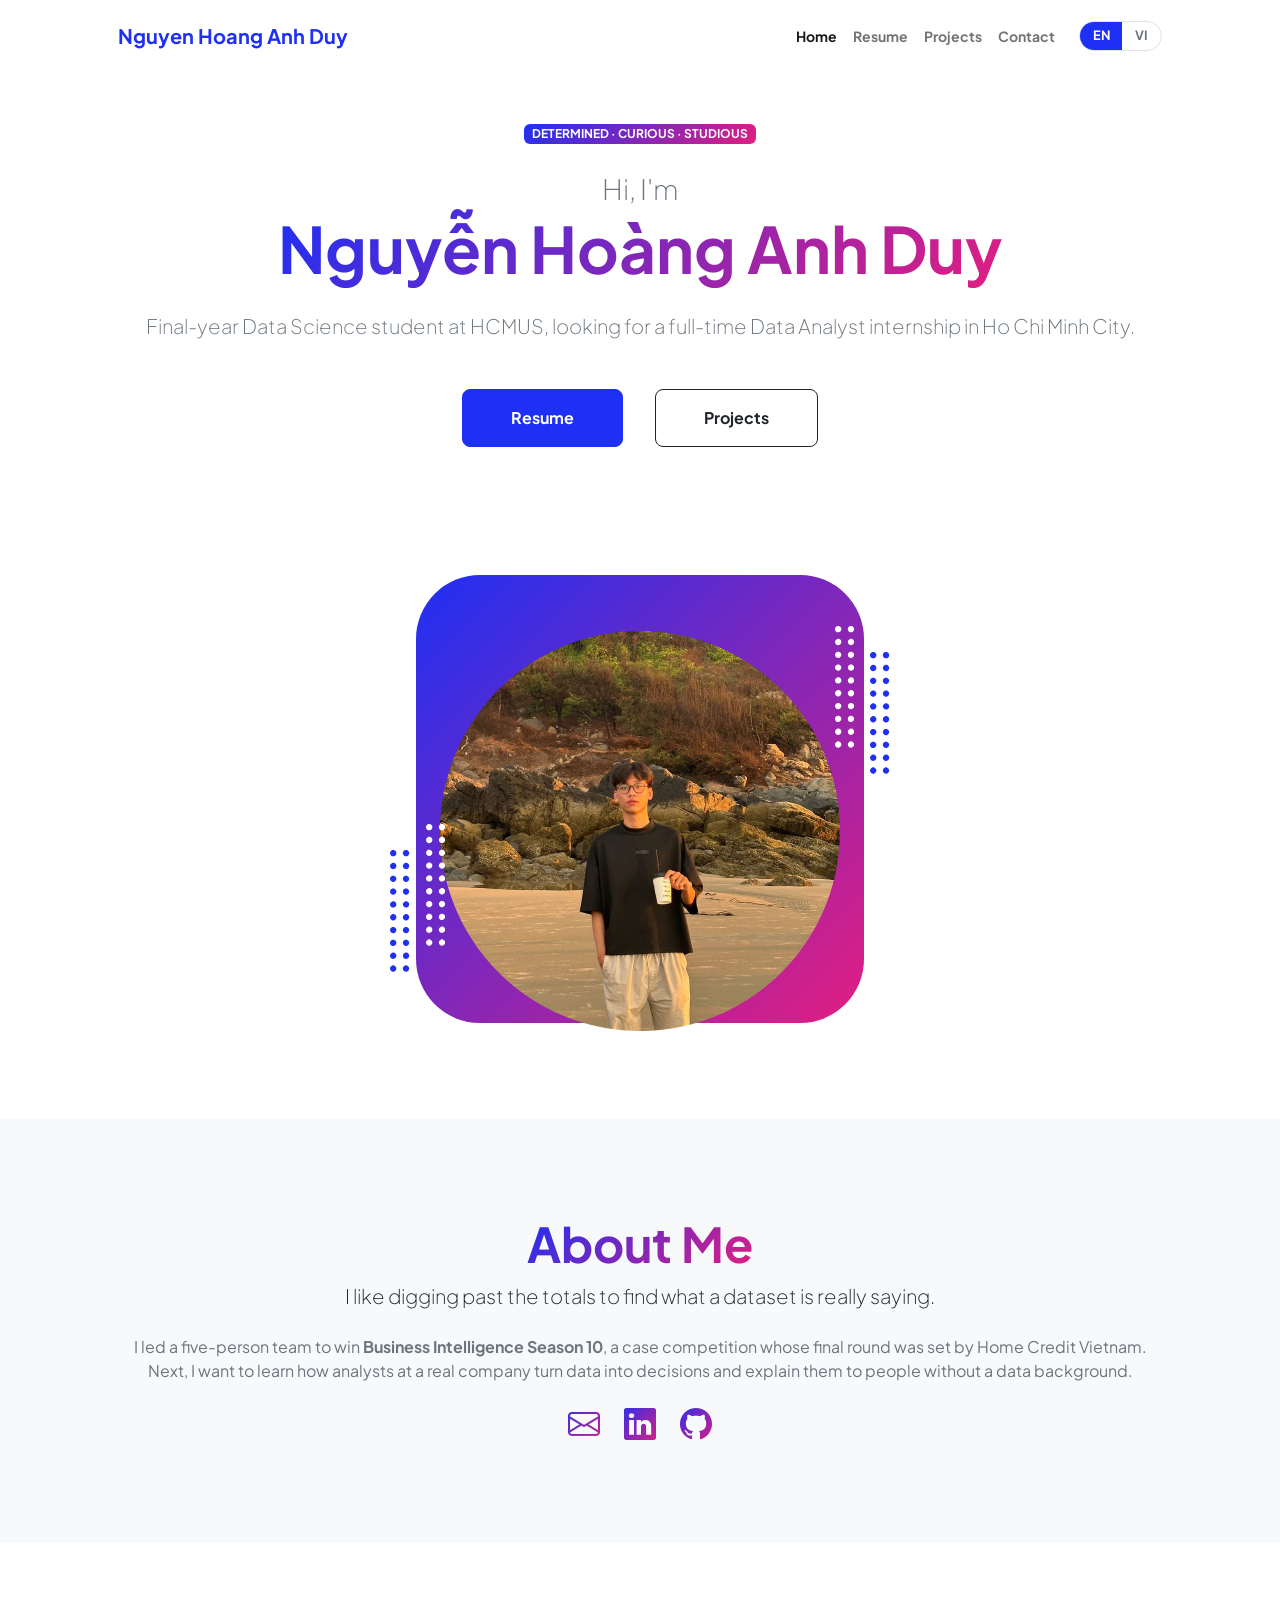
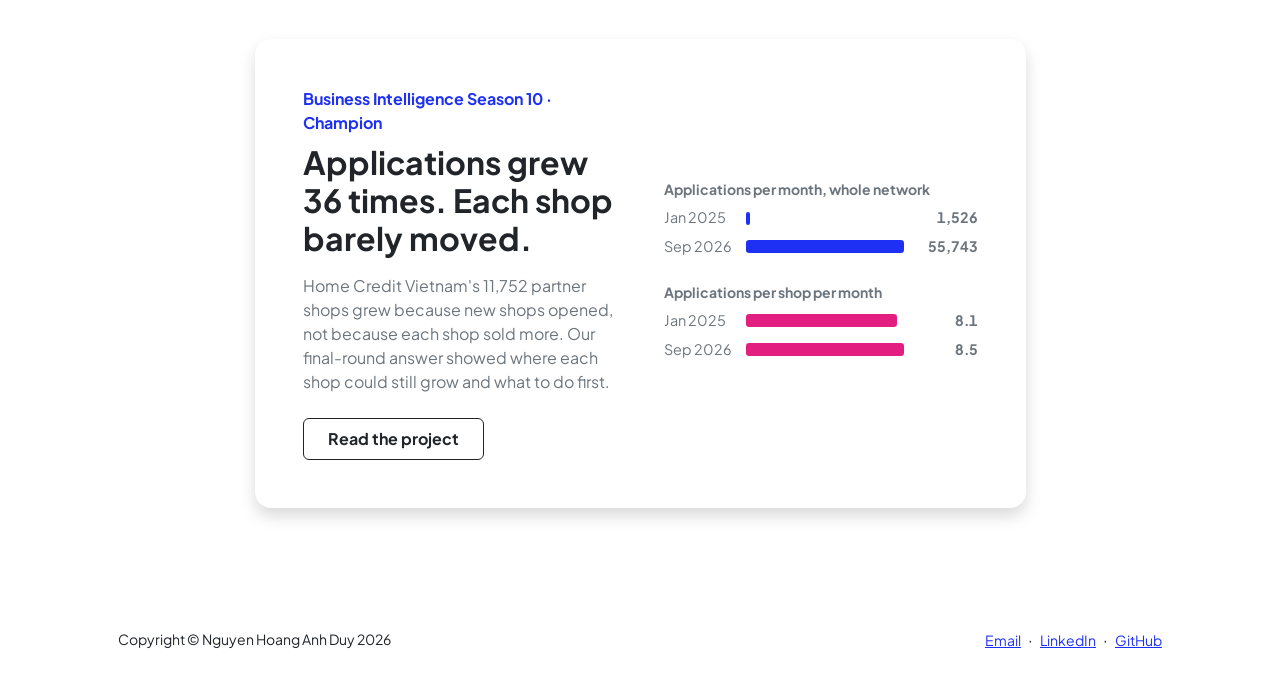
==== index.html @ 7b72221c "Rebuild portfolio on the Start Bootstrap Personal frame: Home, Resume, Projects, Contact (EN/VI)" ====
<!DOCTYPE html>
<html lang="en" data-lang="en">
    <head>
        <meta charset="utf-8" />
        <meta name="viewport" content="width=device-width, initial-scale=1, shrink-to-fit=no" />
        <meta name="description" content="Portfolio of Nguyen Hoang Anh Duy, Data Science student at HCMUS looking for a Data Analyst internship in Ho Chi Minh City." />
        <meta name="author" content="Nguyen Hoang Anh Duy" />
        <title>Nguyen Hoang Anh Duy – Data Analyst Portfolio</title>
        <link rel="icon" type="image/x-icon" href="assets/favicon.ico" />
        <link rel="preconnect" href="https://fonts.googleapis.com" />
        <link rel="preconnect" href="https://fonts.gstatic.com" crossorigin />
        <link href="https://fonts.googleapis.com/css2?family=Plus+Jakarta+Sans:wght@300;400;500;600;700;800&amp;display=swap" rel="stylesheet" />
        <link href="https://cdn.jsdelivr.net/npm/bootstrap-icons@1.8.1/font/bootstrap-icons.css" rel="stylesheet" />
        <link href="css/styles.css" rel="stylesheet" />
        <link href="css/custom.css" rel="stylesheet" />
        <script>try{var l=localStorage.getItem('lang');if(l==='vi'||l==='en')document.documentElement.setAttribute('data-lang',l);}catch(e){}</script>
    </head>
    <body class="d-flex flex-column h-100">
        <main class="flex-shrink-0">
            <!-- Navigation-->
            <nav class="navbar navbar-expand-lg navbar-light bg-white py-3">
                <div class="container px-5">
                    <a class="navbar-brand" href="index.html"><span class="fw-bolder text-primary">Nguyen Hoang Anh Duy</span></a>
                    <div class="d-flex align-items-center order-lg-last ms-auto ms-lg-3">
                        <div class="langs" role="group" aria-label="Language">
                            <button type="button" data-set="en" aria-pressed="true">EN</button>
                            <button type="button" data-set="vi" aria-pressed="false">VI</button>
                        </div>
                        <button class="navbar-toggler ms-2" type="button" data-bs-toggle="collapse" data-bs-target="#navbarSupportedContent" aria-controls="navbarSupportedContent" aria-expanded="false" aria-label="Toggle navigation"><span class="navbar-toggler-icon"></span></button>
                    </div>
                    <div class="collapse navbar-collapse" id="navbarSupportedContent">
                        <ul class="navbar-nav ms-auto mb-2 mb-lg-0 small fw-bolder">
                            <li class="nav-item"><a class="nav-link active" aria-current="page" href="index.html"><span lang="en">Home</span><span lang="vi">Trang chủ</span></a></li>
                            <li class="nav-item"><a class="nav-link" href="resume.html"><span lang="en">Resume</span><span lang="vi">Hồ sơ</span></a></li>
                            <li class="nav-item"><a class="nav-link" href="projects.html"><span lang="en">Projects</span><span lang="vi">Dự án</span></a></li>
                            <li class="nav-item"><a class="nav-link" href="contact.html"><span lang="en">Contact</span><span lang="vi">Liên hệ</span></a></li>
                        </ul>
                    </div>
                </div>
            </nav>
            <!-- Header-->
            <header class="py-5">
                <div class="container px-5 pb-5">
                    <div class="row gx-5 align-items-center">
                        <div class="col-xxl-5">
                            <div class="text-center text-xxl-start">
                                <div class="badge bg-gradient-primary-to-secondary text-white mb-4"><div class="text-uppercase"><span lang="en">Determined &middot; Curious &middot; Studious</span><span lang="vi">Quyết tâm &middot; Tò mò &middot; Ham học</span></div></div>
                                <div class="fs-3 fw-light text-muted"><span lang="en">Hi, I'm</span><span lang="vi">Xin chào, mình là</span></div>
                                <h1 class="display-3 fw-bolder mb-4"><span class="text-gradient d-inline">Nguyễn Hoàng Anh Duy</span></h1>
                                <p class="fs-5 fw-light text-muted mb-5"><span lang="en">Final-year Data Science student at HCMUS, looking for a full-time Data Analyst internship in Ho Chi Minh City.</span><span lang="vi">Sinh viên năm cuối ngành Khoa học Dữ liệu, ĐH Khoa học Tự nhiên TP.HCM, đang tìm vị trí thực tập Data Analyst toàn thời gian tại TP.HCM.</span></p>
                                <div class="d-grid gap-3 d-sm-flex justify-content-sm-center justify-content-xxl-start mb-3">
                                    <a class="btn btn-primary btn-lg px-5 py-3 me-sm-3 fs-6 fw-bolder" href="resume.html"><span lang="en">Resume</span><span lang="vi">Hồ sơ</span></a>
                                    <a class="btn btn-outline-dark btn-lg px-5 py-3 fs-6 fw-bolder" href="projects.html"><span lang="en">Projects</span><span lang="vi">Dự án</span></a>
                                </div>
                            </div>
                        </div>
                        <div class="col-xxl-7">
                            <div class="d-flex justify-content-center mt-5 mt-xxl-0">
                                <div class="profile bg-gradient-primary-to-secondary">
                                    <img class="profile-img" src="assets/profile.webp" width="400" height="400" alt="Nguyen Hoang Anh Duy" />
                                    <div class="dots-1">
                                        <!-- SVG Dots-->
                                        <svg version="1.1" xmlns="http://www.w3.org/2000/svg" xmlns:xlink="http://www.w3.org/1999/xlink" x="0px" y="0px" viewBox="0 0 191.6 1215.4" style="enable-background: new 0 0 191.6 1215.4" xml:space="preserve">
                                            <g transform="translate(0.000000,1280.000000) scale(0.100000,-0.100000)">
                                                <path d="M227.7,12788.6c-105-35-200-141-222-248c-43-206,163-412,369-369c155,32,275,190,260,339c-11,105-90,213-190,262        C383.7,12801.6,289.7,12808.6,227.7,12788.6z"></path>
                                                <path d="M1507.7,12788.6c-151-50-253-216-222-362c25-119,136-230,254-255c194-41,395,142,375,339c-11,105-90,213-190,262        C1663.7,12801.6,1569.7,12808.6,1507.7,12788.6z"></path>
                                                <path d="M227.7,11508.6c-105-35-200-141-222-248c-43-206,163-412,369-369c155,32,275,190,260,339c-11,105-90,213-190,262        C383.7,11521.6,289.7,11528.6,227.7,11508.6z"></path>
                                                <path d="M1507.7,11508.6c-151-50-253-216-222-362c25-119,136-230,254-255c194-41,395,142,375,339c-11,105-90,213-190,262        C1663.7,11521.6,1569.7,11528.6,1507.7,11508.6z"></path>
                                                <path d="M227.7,10228.6c-105-35-200-141-222-248c-43-206,163-412,369-369c155,32,275,190,260,339c-11,105-90,213-190,262        C383.7,10241.6,289.7,10248.6,227.7,10228.6z"></path>
                                                <path d="M1507.7,10228.6c-105-35-200-141-222-248c-43-206,163-412,369-369c155,32,275,190,260,339c-11,105-90,213-190,262        C1663.7,10241.6,1569.7,10248.6,1507.7,10228.6z"></path>
                                                <path d="M227.7,8948.6c-105-35-200-141-222-248c-43-206,163-412,369-369c155,32,275,190,260,339c-11,105-90,213-190,262        C383.7,8961.6,289.7,8968.6,227.7,8948.6z"></path>
                                                <path d="M1507.7,8948.6c-105-35-200-141-222-248c-43-206,163-412,369-369c155,32,275,190,260,339c-11,105-90,213-190,262        C1663.7,8961.6,1569.7,8968.6,1507.7,8948.6z"></path>
                                                <path d="M227.7,7668.6c-105-35-200-141-222-248c-43-206,163-412,369-369c155,32,275,190,260,339c-11,105-90,213-190,262        C383.7,7681.6,289.7,7688.6,227.7,7668.6z"></path>
                                                <path d="M1507.7,7668.6c-105-35-200-141-222-248c-43-206,163-412,369-369c155,32,275,190,260,339c-11,105-90,213-190,262        C1663.7,7681.6,1569.7,7688.6,1507.7,7668.6z"></path>
                                                <path d="M227.7,6388.6c-105-35-200-141-222-248c-43-206,163-412,369-369c155,32,275,190,260,339c-11,105-90,213-190,262        C383.7,6401.6,289.7,6408.6,227.7,6388.6z"></path>
                                                <path d="M1507.7,6388.6c-105-35-200-141-222-248c-43-206,163-412,369-369c155,32,275,190,260,339c-11,105-90,213-190,262        C1663.7,6401.6,1569.7,6408.6,1507.7,6388.6z"></path>
                                                <path d="M227.7,5108.6c-105-35-200-141-222-248c-43-206,163-412,369-369c155,32,275,190,260,339c-11,105-90,213-190,262        C383.7,5121.6,289.7,5128.6,227.7,5108.6z"></path>
                                                <path d="M1507.7,5108.6c-105-35-200-141-222-248c-43-206,163-412,369-369c155,32,275,190,260,339c-11,105-90,213-190,262        C1663.7,5121.6,1569.7,5128.6,1507.7,5108.6z"></path>
                                                <path d="M227.7,3828.6c-105-35-200-141-222-248c-43-206,163-412,369-369c155,32,275,190,260,339c-11,105-90,213-190,262        C383.7,3841.6,289.7,3848.6,227.7,3828.6z"></path>
                                                <path d="M1507.7,3828.6c-105-35-200-141-222-248c-43-206,163-412,369-369c155,32,275,190,260,339c-11,105-90,213-190,262        C1663.7,3841.6,1569.7,3848.6,1507.7,3828.6z"></path>
                                                <path d="M227.7,2548.6c-105-35-200-141-222-248c-43-206,163-412,369-369c155,32,275,190,260,339c-11,105-90,213-190,262        C383.7,2561.6,289.7,2568.6,227.7,2548.6z"></path>
                                                <path d="M1507.7,2548.6c-105-35-200-141-222-248c-43-206,163-412,369-369c155,32,275,190,260,339c-11,105-90,213-190,262        C1663.7,2561.6,1569.7,2568.6,1507.7,2548.6z"></path>
                                                <path d="M227.7,1268.6c-105-35-200-141-222-248c-43-206,163-412,369-369c155,32,275,190,260,339c-11,105-90,213-190,262        C383.7,1281.6,289.7,1288.6,227.7,1268.6z"></path>
                                                <path d="M1507.7,1268.6c-105-35-200-141-222-248c-43-206,163-412,369-369c155,32,275,190,260,339c-11,105-90,213-190,262        C1663.7,1281.6,1569.7,1288.6,1507.7,1268.6z"></path>
                                            </g>
                                        </svg>
                                        <!-- END of SVG dots-->
                                    </div>
                                    <div class="dots-2">
                                        <!-- SVG Dots-->
                                        <svg version="1.1" xmlns="http://www.w3.org/2000/svg" xmlns:xlink="http://www.w3.org/1999/xlink" x="0px" y="0px" viewBox="0 0 191.6 1215.4" style="enable-background: new 0 0 191.6 1215.4" xml:space="preserve">
                                            <g transform="translate(0.000000,1280.000000) scale(0.100000,-0.100000)">
                                                <path d="M227.7,12788.6c-105-35-200-141-222-248c-43-206,163-412,369-369c155,32,275,190,260,339c-11,105-90,213-190,262        C383.7,12801.6,289.7,12808.6,227.7,12788.6z"></path>
                                                <path d="M1507.7,12788.6c-151-50-253-216-222-362c25-119,136-230,254-255c194-41,395,142,375,339c-11,105-90,213-190,262        C1663.7,12801.6,1569.7,12808.6,1507.7,12788.6z"></path>
                                                <path d="M227.7,11508.6c-105-35-200-141-222-248c-43-206,163-412,369-369c155,32,275,190,260,339c-11,105-90,213-190,262        C383.7,11521.6,289.7,11528.6,227.7,11508.6z"></path>
                                                <path d="M1507.7,11508.6c-151-50-253-216-222-362c25-119,136-230,254-255c194-41,395,142,375,339c-11,105-90,213-190,262        C1663.7,11521.6,1569.7,11528.6,1507.7,11508.6z"></path>
                                                <path d="M227.7,10228.6c-105-35-200-141-222-248c-43-206,163-412,369-369c155,32,275,190,260,339c-11,105-90,213-190,262        C383.7,10241.6,289.7,10248.6,227.7,10228.6z"></path>
                                                <path d="M1507.7,10228.6c-105-35-200-141-222-248c-43-206,163-412,369-369c155,32,275,190,260,339c-11,105-90,213-190,262        C1663.7,10241.6,1569.7,10248.6,1507.7,10228.6z"></path>
                                                <path d="M227.7,8948.6c-105-35-200-141-222-248c-43-206,163-412,369-369c155,32,275,190,260,339c-11,105-90,213-190,262        C383.7,8961.6,289.7,8968.6,227.7,8948.6z"></path>
                                                <path d="M1507.7,8948.6c-105-35-200-141-222-248c-43-206,163-412,369-369c155,32,275,190,260,339c-11,105-90,213-190,262        C1663.7,8961.6,1569.7,8968.6,1507.7,8948.6z"></path>
                                                <path d="M227.7,7668.6c-105-35-200-141-222-248c-43-206,163-412,369-369c155,32,275,190,260,339c-11,105-90,213-190,262        C383.7,7681.6,289.7,7688.6,227.7,7668.6z"></path>
                                                <path d="M1507.7,7668.6c-105-35-200-141-222-248c-43-206,163-412,369-369c155,32,275,190,260,339c-11,105-90,213-190,262        C1663.7,7681.6,1569.7,7688.6,1507.7,7668.6z"></path>
                                                <path d="M227.7,6388.6c-105-35-200-141-222-248c-43-206,163-412,369-369c155,32,275,190,260,339c-11,105-90,213-190,262        C383.7,6401.6,289.7,6408.6,227.7,6388.6z"></path>
                                                <path d="M1507.7,6388.6c-105-35-200-141-222-248c-43-206,163-412,369-369c155,32,275,190,260,339c-11,105-90,213-190,262        C1663.7,6401.6,1569.7,6408.6,1507.7,6388.6z"></path>
                                                <path d="M227.7,5108.6c-105-35-200-141-222-248c-43-206,163-412,369-369c155,32,275,190,260,339c-11,105-90,213-190,262        C383.7,5121.6,289.7,5128.6,227.7,5108.6z"></path>
                                                <path d="M1507.7,5108.6c-105-35-200-141-222-248c-43-206,163-412,369-369c155,32,275,190,260,339c-11,105-90,213-190,262        C1663.7,5121.6,1569.7,5128.6,1507.7,5108.6z"></path>
                                                <path d="M227.7,3828.6c-105-35-200-141-222-248c-43-206,163-412,369-369c155,32,275,190,260,339c-11,105-90,213-190,262        C383.7,3841.6,289.7,3848.6,227.7,3828.6z"></path>
                                                <path d="M1507.7,3828.6c-105-35-200-141-222-248c-43-206,163-412,369-369c155,32,275,190,260,339c-11,105-90,213-190,262        C1663.7,3841.6,1569.7,3848.6,1507.7,3828.6z"></path>
                                                <path d="M227.7,2548.6c-105-35-200-141-222-248c-43-206,163-412,369-369c155,32,275,190,260,339c-11,105-90,213-190,262        C383.7,2561.6,289.7,2568.6,227.7,2548.6z"></path>
                                                <path d="M1507.7,2548.6c-105-35-200-141-222-248c-43-206,163-412,369-369c155,32,275,190,260,339c-11,105-90,213-190,262        C1663.7,2561.6,1569.7,2568.6,1507.7,2548.6z"></path>
                                                <path d="M227.7,1268.6c-105-35-200-141-222-248c-43-206,163-412,369-369c155,32,275,190,260,339c-11,105-90,213-190,262        C383.7,1281.6,289.7,1288.6,227.7,1268.6z"></path>
                                                <path d="M1507.7,1268.6c-105-35-200-141-222-248c-43-206,163-412,369-369c155,32,275,190,260,339c-11,105-90,213-190,262        C1663.7,1281.6,1569.7,1288.6,1507.7,1268.6z"></path>
                                            </g>
                                        </svg>
                                        <!-- END of SVG dots-->
                                    </div>
                                    <div class="dots-3">
                                        <!-- SVG Dots-->
                                        <svg version="1.1" xmlns="http://www.w3.org/2000/svg" xmlns:xlink="http://www.w3.org/1999/xlink" x="0px" y="0px" viewBox="0 0 191.6 1215.4" style="enable-background: new 0 0 191.6 1215.4" xml:space="preserve">
                                            <g transform="translate(0.000000,1280.000000) scale(0.100000,-0.100000)">
                                                <path d="M227.7,12788.6c-105-35-200-141-222-248c-43-206,163-412,369-369c155,32,275,190,260,339c-11,105-90,213-190,262        C383.7,12801.6,289.7,12808.6,227.7,12788.6z"></path>
                                                <path d="M1507.7,12788.6c-151-50-253-216-222-362c25-119,136-230,254-255c194-41,395,142,375,339c-11,105-90,213-190,262        C1663.7,12801.6,1569.7,12808.6,1507.7,12788.6z"></path>
                                                <path d="M227.7,11508.6c-105-35-200-141-222-248c-43-206,163-412,369-369c155,32,275,190,260,339c-11,105-90,213-190,262        C383.7,11521.6,289.7,11528.6,227.7,11508.6z"></path>
                                                <path d="M1507.7,11508.6c-151-50-253-216-222-362c25-119,136-230,254-255c194-41,395,142,375,339c-11,105-90,213-190,262        C1663.7,11521.6,1569.7,11528.6,1507.7,11508.6z"></path>
                                                <path d="M227.7,10228.6c-105-35-200-141-222-248c-43-206,163-412,369-369c155,32,275,190,260,339c-11,105-90,213-190,262        C383.7,10241.6,289.7,10248.6,227.7,10228.6z"></path>
                                                <path d="M1507.7,10228.6c-105-35-200-141-222-248c-43-206,163-412,369-369c155,32,275,190,260,339c-11,105-90,213-190,262        C1663.7,10241.6,1569.7,10248.6,1507.7,10228.6z"></path>
                                                <path d="M227.7,8948.6c-105-35-200-141-222-248c-43-206,163-412,369-369c155,32,275,190,260,339c-11,105-90,213-190,262        C383.7,8961.6,289.7,8968.6,227.7,8948.6z"></path>
                                                <path d="M1507.7,8948.6c-105-35-200-141-222-248c-43-206,163-412,369-369c155,32,275,190,260,339c-11,105-90,213-190,262        C1663.7,8961.6,1569.7,8968.6,1507.7,8948.6z"></path>
                                                <path d="M227.7,7668.6c-105-35-200-141-222-248c-43-206,163-412,369-369c155,32,275,190,260,339c-11,105-90,213-190,262        C383.7,7681.6,289.7,7688.6,227.7,7668.6z"></path>
                                                <path d="M1507.7,7668.6c-105-35-200-141-222-248c-43-206,163-412,369-369c155,32,275,190,260,339c-11,105-90,213-190,262        C1663.7,7681.6,1569.7,7688.6,1507.7,7668.6z"></path>
                                                <path d="M227.7,6388.6c-105-35-200-141-222-248c-43-206,163-412,369-369c155,32,275,190,260,339c-11,105-90,213-190,262        C383.7,6401.6,289.7,6408.6,227.7,6388.6z"></path>
                                                <path d="M1507.7,6388.6c-105-35-200-141-222-248c-43-206,163-412,369-369c155,32,275,190,260,339c-11,105-90,213-190,262        C1663.7,6401.6,1569.7,6408.6,1507.7,6388.6z"></path>
                                                <path d="M227.7,5108.6c-105-35-200-141-222-248c-43-206,163-412,369-369c155,32,275,190,260,339c-11,105-90,213-190,262        C383.7,5121.6,289.7,5128.6,227.7,5108.6z"></path>
                                                <path d="M1507.7,5108.6c-105-35-200-141-222-248c-43-206,163-412,369-369c155,32,275,190,260,339c-11,105-90,213-190,262        C1663.7,5121.6,1569.7,5128.6,1507.7,5108.6z"></path>
                                                <path d="M227.7,3828.6c-105-35-200-141-222-248c-43-206,163-412,369-369c155,32,275,190,260,339c-11,105-90,213-190,262        C383.7,3841.6,289.7,3848.6,227.7,3828.6z"></path>
                                                <path d="M1507.7,3828.6c-105-35-200-141-222-248c-43-206,163-412,369-369c155,32,275,190,260,339c-11,105-90,213-190,262        C1663.7,3841.6,1569.7,3848.6,1507.7,3828.6z"></path>
                                                <path d="M227.7,2548.6c-105-35-200-141-222-248c-43-206,163-412,369-369c155,32,275,190,260,339c-11,105-90,213-190,262        C383.7,2561.6,289.7,2568.6,227.7,2548.6z"></path>
                                                <path d="M1507.7,2548.6c-105-35-200-141-222-248c-43-206,163-412,369-369c155,32,275,190,260,339c-11,105-90,213-190,262        C1663.7,2561.6,1569.7,2568.6,1507.7,2548.6z"></path>
                                                <path d="M227.7,1268.6c-105-35-200-141-222-248c-43-206,163-412,369-369c155,32,275,190,260,339c-11,105-90,213-190,262        C383.7,1281.6,289.7,1288.6,227.7,1268.6z"></path>
                                                <path d="M1507.7,1268.6c-105-35-200-141-222-248c-43-206,163-412,369-369c155,32,275,190,260,339c-11,105-90,213-190,262        C1663.7,1281.6,1569.7,1288.6,1507.7,1268.6z"></path>
                                            </g>
                                        </svg>
                                        <!-- END of SVG dots-->
                                    </div>
                                    <div class="dots-4">
                                        <!-- SVG Dots-->
                                        <svg version="1.1" xmlns="http://www.w3.org/2000/svg" xmlns:xlink="http://www.w3.org/1999/xlink" x="0px" y="0px" viewBox="0 0 191.6 1215.4" style="enable-background: new 0 0 191.6 1215.4" xml:space="preserve">
                                            <g transform="translate(0.000000,1280.000000) scale(0.100000,-0.100000)">
                                                <path d="M227.7,12788.6c-105-35-200-141-222-248c-43-206,163-412,369-369c155,32,275,190,260,339c-11,105-90,213-190,262        C383.7,12801.6,289.7,12808.6,227.7,12788.6z"></path>
                                                <path d="M1507.7,12788.6c-151-50-253-216-222-362c25-119,136-230,254-255c194-41,395,142,375,339c-11,105-90,213-190,262        C1663.7,12801.6,1569.7,12808.6,1507.7,12788.6z"></path>
                                                <path d="M227.7,11508.6c-105-35-200-141-222-248c-43-206,163-412,369-369c155,32,275,190,260,339c-11,105-90,213-190,262        C383.7,11521.6,289.7,11528.6,227.7,11508.6z"></path>
                                                <path d="M1507.7,11508.6c-151-50-253-216-222-362c25-119,136-230,254-255c194-41,395,142,375,339c-11,105-90,213-190,262        C1663.7,11521.6,1569.7,11528.6,1507.7,11508.6z"></path>
                                                <path d="M227.7,10228.6c-105-35-200-141-222-248c-43-206,163-412,369-369c155,32,275,190,260,339c-11,105-90,213-190,262        C383.7,10241.6,289.7,10248.6,227.7,10228.6z"></path>
                                                <path d="M1507.7,10228.6c-105-35-200-141-222-248c-43-206,163-412,369-369c155,32,275,190,260,339c-11,105-90,213-190,262        C1663.7,10241.6,1569.7,10248.6,1507.7,10228.6z"></path>
                                                <path d="M227.7,8948.6c-105-35-200-141-222-248c-43-206,163-412,369-369c155,32,275,190,260,339c-11,105-90,213-190,262        C383.7,8961.6,289.7,8968.6,227.7,8948.6z"></path>
                                                <path d="M1507.7,8948.6c-105-35-200-141-222-248c-43-206,163-412,369-369c155,32,275,190,260,339c-11,105-90,213-190,262        C1663.7,8961.6,1569.7,8968.6,1507.7,8948.6z"></path>
                                                <path d="M227.7,7668.6c-105-35-200-141-222-248c-43-206,163-412,369-369c155,32,275,190,260,339c-11,105-90,213-190,262        C383.7,7681.6,289.7,7688.6,227.7,7668.6z"></path>
                                                <path d="M1507.7,7668.6c-105-35-200-141-222-248c-43-206,163-412,369-369c155,32,275,190,260,339c-11,105-90,213-190,262        C1663.7,7681.6,1569.7,7688.6,1507.7,7668.6z"></path>
                                                <path d="M227.7,6388.6c-105-35-200-141-222-248c-43-206,163-412,369-369c155,32,275,190,260,339c-11,105-90,213-190,262        C383.7,6401.6,289.7,6408.6,227.7,6388.6z"></path>
                                                <path d="M1507.7,6388.6c-105-35-200-141-222-248c-43-206,163-412,369-369c155,32,275,190,260,339c-11,105-90,213-190,262        C1663.7,6401.6,1569.7,6408.6,1507.7,6388.6z"></path>
                                                <path d="M227.7,5108.6c-105-35-200-141-222-248c-43-206,163-412,369-369c155,32,275,190,260,339c-11,105-90,213-190,262        C383.7,5121.6,289.7,5128.6,227.7,5108.6z"></path>
                                                <path d="M1507.7,5108.6c-105-35-200-141-222-248c-43-206,163-412,369-369c155,32,275,190,260,339c-11,105-90,213-190,262        C1663.7,5121.6,1569.7,5128.6,1507.7,5108.6z"></path>
                                                <path d="M227.7,3828.6c-105-35-200-141-222-248c-43-206,163-412,369-369c155,32,275,190,260,339c-11,105-90,213-190,262        C383.7,3841.6,289.7,3848.6,227.7,3828.6z"></path>
                                                <path d="M1507.7,3828.6c-105-35-200-141-222-248c-43-206,163-412,369-369c155,32,275,190,260,339c-11,105-90,213-190,262        C1663.7,3841.6,1569.7,3848.6,1507.7,3828.6z"></path>
                                                <path d="M227.7,2548.6c-105-35-200-141-222-248c-43-206,163-412,369-369c155,32,275,190,260,339c-11,105-90,213-190,262        C383.7,2561.6,289.7,2568.6,227.7,2548.6z"></path>
                                                <path d="M1507.7,2548.6c-105-35-200-141-222-248c-43-206,163-412,369-369c155,32,275,190,260,339c-11,105-90,213-190,262        C1663.7,2561.6,1569.7,2568.6,1507.7,2548.6z"></path>
                                                <path d="M227.7,1268.6c-105-35-200-141-222-248c-43-206,163-412,369-369c155,32,275,190,260,339c-11,105-90,213-190,262        C383.7,1281.6,289.7,1288.6,227.7,1268.6z"></path>
                                                <path d="M1507.7,1268.6c-105-35-200-141-222-248c-43-206,163-412,369-369c155,32,275,190,260,339c-11,105-90,213-190,262        C1663.7,1281.6,1569.7,1288.6,1507.7,1268.6z"></path>
                                            </g>
                                        </svg>
                                        <!-- END of SVG dots-->
                                    </div>
                                </div>
                            </div>
                        </div>
                    </div>
                </div>
            </header>
            <!-- About Section-->
            <section class="bg-light py-5">
                <div class="container px-5">
                    <div class="row gx-5 justify-content-center">
                        <div class="col-xxl-8">
                            <div class="text-center my-5">
                                <h2 class="display-5 fw-bolder"><span class="text-gradient d-inline"><span lang="en">About Me</span><span lang="vi">Về mình</span></span></h2>
                                <p class="lead fw-light mb-4" lang="en">I like digging past the totals to find what a dataset is really saying.</p>
                                <p class="lead fw-light mb-4" lang="vi">Mình thích đào sâu bên dưới các con số tổng để tìm ra điều dữ liệu thật sự đang nói.</p>
                                <p class="text-muted" lang="en">I led a five-person team to win <strong>Business Intelligence Season 10</strong>, a case competition whose final round was set by Home Credit Vietnam. Next, I want to learn how analysts at a real company turn data into decisions and explain them to people without a data background.</p>
                                <p class="text-muted" lang="vi">Mình làm trưởng nhóm 5 người và vô địch <strong>Business Intelligence Season 10</strong>, cuộc thi giải case có vòng chung kết do Home Credit Vietnam ra đề. Điều mình muốn học tiếp là cách người làm phân tích ở doanh nghiệp biến dữ liệu thành quyết định và giải thích cho người không có nền tảng dữ liệu.</p>
                                <div class="d-flex justify-content-center fs-2 gap-4">
                                    <a class="text-gradient" href="mailto:nguyenhoanganhduy2005@gmail.com" aria-label="Email"><i class="bi bi-envelope"></i></a>
                                    <a class="text-gradient" href="https://www.linkedin.com/in/anhduy-nguyenhoang" aria-label="LinkedIn"><i class="bi bi-linkedin"></i></a>
                                    <a class="text-gradient" href="https://github.com/nhaduy-data" aria-label="GitHub"><i class="bi bi-github"></i></a>
                                </div>
                            </div>
                        </div>
                    </div>
                </div>
            </section>
            <!-- Featured finding-->
            <section class="py-5">
                <div class="container px-5 my-5">
                    <div class="row gx-5 justify-content-center">
                        <div class="col-lg-11 col-xl-9 col-xxl-8">
                            <div class="card shadow border-0 rounded-4">
                                <div class="card-body p-5">
                                    <div class="row gx-5 align-items-center">
                                        <div class="col-lg-6 mb-4 mb-lg-0">
                                            <div class="text-primary fw-bolder mb-2"><span lang="en">Business Intelligence Season 10 &middot; Champion</span><span lang="vi">Business Intelligence Season 10 &middot; Quán quân</span></div>
                                            <h2 class="fw-bolder mb-3" lang="en">Applications grew 36 times. Each shop barely moved.</h2>
                                            <h2 class="fw-bolder mb-3" lang="vi">Số hồ sơ tăng 36 lần. Từng shop gần như đứng yên.</h2>
                                            <p class="text-muted mb-4" lang="en">Home Credit Vietnam's 11,752 partner shops grew because new shops opened, not because each shop sold more. Our final-round answer showed where each shop could still grow and what to do first.</p>
                                            <p class="text-muted mb-4" lang="vi">11.752 shop đối tác của Home Credit Vietnam tăng trưởng nhờ mở thêm shop, không phải vì mỗi shop bán nhiều hơn. Bài chung kết của nhóm chỉ ra mỗi shop còn tăng được ở đâu và nên làm gì trước.</p>
                                            <a class="btn btn-outline-dark px-4 py-2 fw-bolder" href="projects.html#final"><span lang="en">Read the project</span><span lang="vi">Xem dự án</span></a>
                                        </div>
                                        <div class="col-lg-6">
                                            <figure class="split m-0" aria-label="Network applications versus applications per shop">
                                                <div class="small fw-bolder text-muted mb-1"><span lang="en">Applications per month, whole network</span><span lang="vi">Số hồ sơ mỗi tháng, toàn mạng lưới</span></div>
                                                <div class="srow"><span><span lang="en">Jan 2025</span><span lang="vi">T1/2025</span></span><div><div class="bar bar-a" style="width:2.7%"></div></div><b><span lang="en">1,526</span><span lang="vi">1.526</span></b></div>
                                                <div class="srow mb-4"><span><span lang="en">Sep 2026</span><span lang="vi">T9/2026</span></span><div><div class="bar bar-a" style="width:100%"></div></div><b><span lang="en">55,743</span><span lang="vi">55.743</span></b></div>
                                                <div class="small fw-bolder text-muted mb-1"><span lang="en">Applications per shop per month</span><span lang="vi">Số hồ sơ mỗi shop mỗi tháng</span></div>
                                                <div class="srow"><span><span lang="en">Jan 2025</span><span lang="vi">T1/2025</span></span><div><div class="bar bar-b" style="width:95.3%"></div></div><b><span lang="en">8.1</span><span lang="vi">8,1</span></b></div>
                                                <div class="srow"><span><span lang="en">Sep 2026</span><span lang="vi">T9/2026</span></span><div><div class="bar bar-b" style="width:100%"></div></div><b><span lang="en">8.5</span><span lang="vi">8,5</span></b></div>
                                            </figure>
                                        </div>
                                    </div>
                                </div>
                            </div>
                        </div>
                    </div>
                </div>
            </section>
        </main>
        <!-- Footer-->
        <footer class="bg-white py-4 mt-auto">
            <div class="container px-5">
                <div class="row align-items-center justify-content-between flex-column flex-sm-row">
                    <div class="col-auto"><div class="small m-0">Copyright &copy; Nguyen Hoang Anh Duy 2026</div></div>
                    <div class="col-auto">
                        <a class="small" href="mailto:nguyenhoanganhduy2005@gmail.com">Email</a>
                        <span class="mx-1">&middot;</span>
                        <a class="small" href="https://www.linkedin.com/in/anhduy-nguyenhoang">LinkedIn</a>
                        <span class="mx-1">&middot;</span>
                        <a class="small" href="https://github.com/nhaduy-data">GitHub</a>
                    </div>
                </div>
            </div>
        </footer>
        <script src="https://cdn.jsdelivr.net/npm/bootstrap@5.2.3/dist/js/bootstrap.bundle.min.js"></script>
        <script src="js/scripts.js"></script>
    </body>
</html>
---- css/custom.css ----
/* Additions on top of Start Bootstrap Personal */
html[data-lang="en"] [lang="vi"], html[data-lang="vi"] [lang="en"] { display: none !important; }

.langs { display: flex; border: 1px solid #dee2e6; border-radius: 999px; overflow: hidden; }
.langs button { font: inherit; font-size: .8rem; font-weight: 700; background: transparent; color: #6c757d; border: 0; padding: .3rem .8rem; cursor: pointer; }
.langs button[aria-pressed="true"] { background: var(--bs-primary); color: #fff; }
.langs button:focus-visible, a:focus-visible { outline: 3px solid var(--bs-primary); outline-offset: 2px; }

.split .srow { display: grid; grid-template-columns: 4.5rem 1fr 4rem; align-items: center; gap: .6rem; margin: .45rem 0; font-size: .9rem; }
.split .srow span { color: #6c757d; }
.split .srow b { text-align: right; font-variant-numeric: tabular-nums; }
.split .bar { height: .8rem; border-radius: .2rem; transform-origin: left; }
.split .bar-a { background: var(--bs-primary); }
.split .bar-b { background: var(--bs-secondary); }
@media (prefers-reduced-motion: no-preference) {
  .split .bar { animation: grow 1.1s cubic-bezier(.2,.7,.2,1) both; }
  .split .bar-b { animation-delay: .5s; }
  @keyframes grow { from { transform: scaleX(0); } to { transform: scaleX(1); } }
}

.mine { color: #6c757d; border-left: 3px solid var(--bs-secondary); padding-left: .8rem; margin: 1rem 0 0; }
.mine strong { color: #212529; }
figure.shot { margin: 1.5rem 0 1.25rem; }
figure.shot img { background: #fff; }
.card ul li { margin: .35rem 0; }

.contact-grid { max-width: 52rem; }
.contact-item { border: 1px solid #e9ecef; transition: border-color .15s; }
.contact-item:hover { border-color: var(--bs-primary); }
.min-w-0 { min-width: 0; }

@media (max-width: 575.98px) {
  .container.px-5 { padding-left: 1rem !important; padding-right: 1rem !important; }
  .navbar-brand { font-size: 1rem; margin-right: .5rem; }
  .navbar-toggler { padding: .25rem .5rem; }
  .card-body.p-5 { padding: 1.5rem !important; }
  .profile .profile-img { width: 100%; height: auto; }
}
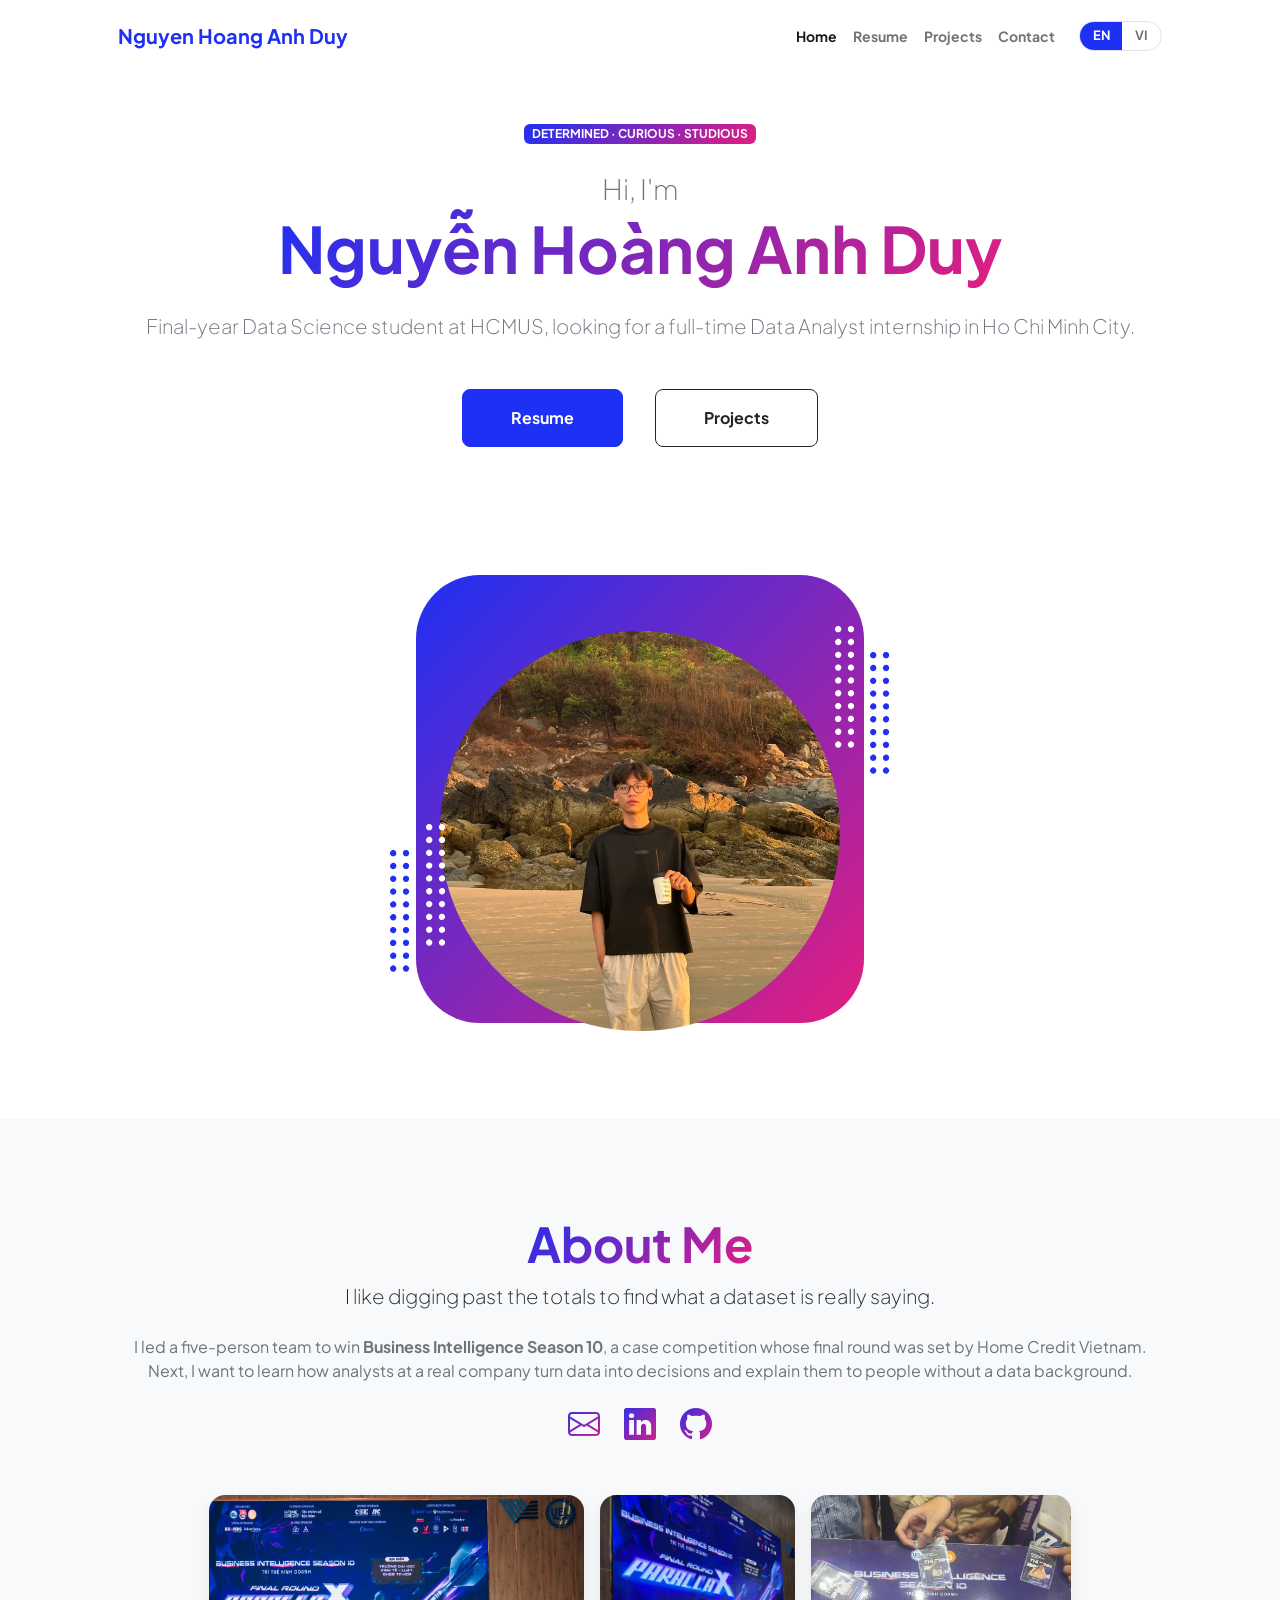
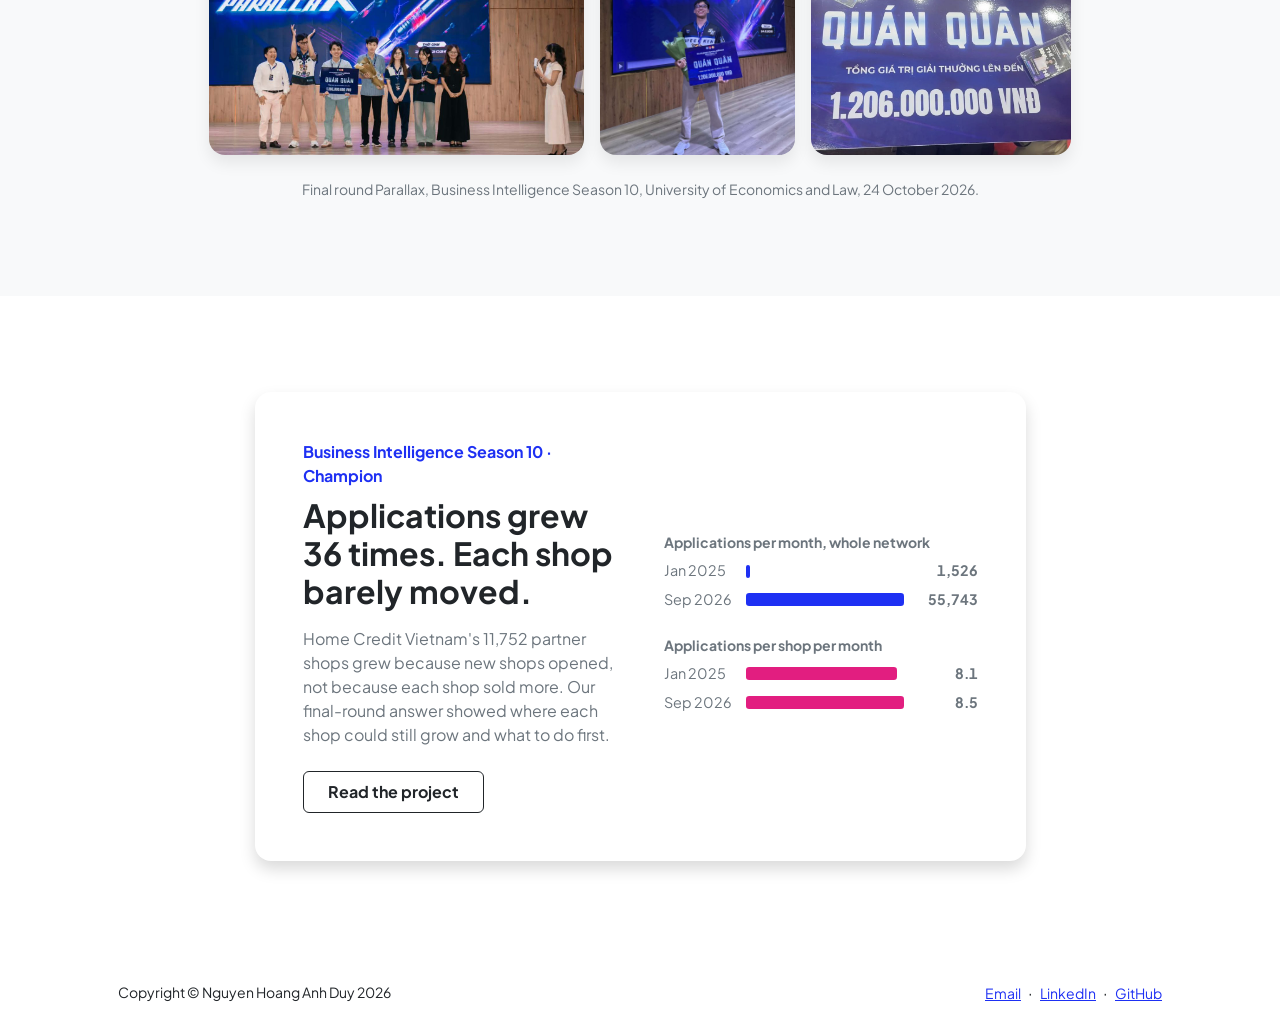
==== commit 6c97236d: "Add Champion photos to About Me" ====
--- a/index.html
+++ b/index.html
@@ -195,6 +195,16 @@
                             </div>
                         </div>
                     </div>
+                    <div class="row gx-5 justify-content-center">
+                        <div class="col-xl-10">
+                            <div class="win-gallery mb-4">
+                                <figure class="g-stage"><a href="assets/win_stage.jpg"><img src="assets/win_stage.jpg" width="1200" height="832" loading="lazy" alt="The team on stage receiving the Champion award at the Business Intelligence Season 10 final, 24 October 2026." /></a></figure>
+                                <figure class="g-solo"><a href="assets/win_solo.jpg"><img src="assets/win_solo.jpg" width="900" height="1200" loading="lazy" alt="Duy holding the Champion board in front of the Final Round Parallax screen." /></a></figure>
+                                <figure class="g-board"><a href="assets/win_board.jpg"><img src="assets/win_board.jpg" width="900" height="900" loading="lazy" alt="The Champion board with the team's contestant badges laid on it." /></a></figure>
+                            </div>
+                            <p class="small text-muted text-center mb-5"><span lang="en">Final round Parallax, Business Intelligence Season 10, University of Economics and Law, 24 October 2026.</span><span lang="vi">Vòng chung kết Parallax, Business Intelligence Season 10, ĐH Kinh tế – Luật, ngày 24/10/2026.</span></p>
+                        </div>
+                    </div>
                 </div>
             </section>
             <!-- Featured finding-->
--- a/css/custom.css
+++ b/css/custom.css
@@ -29,6 +29,17 @@
 .contact-item:hover { border-color: var(--bs-primary); }
 .min-w-0 { min-width: 0; }
 
+.win-gallery { display: flex; flex-wrap: wrap; gap: 1rem; }
+.win-gallery figure { --r: 1; flex: var(--r) 1 0; aspect-ratio: var(--r); min-width: 0; margin: 0; overflow: hidden; border-radius: 1rem; box-shadow: 0 .5rem 1rem rgba(0,0,0,.08); }
+.win-gallery .g-stage { --r: 1.442; }
+.win-gallery .g-solo { --r: .75; }
+.win-gallery .g-board { --r: 1; }
+.win-gallery a, .win-gallery img { display: block; width: 100%; height: 100%; }
+.win-gallery img { object-fit: cover; }
+@media (max-width: 767.98px) {
+  .win-gallery { gap: .75rem; }
+  .win-gallery .g-stage { flex: 0 0 100%; }
+}
 @media (max-width: 575.98px) {
   .container.px-5 { padding-left: 1rem !important; padding-right: 1rem !important; }
   .navbar-brand { font-size: 1rem; margin-right: .5rem; }
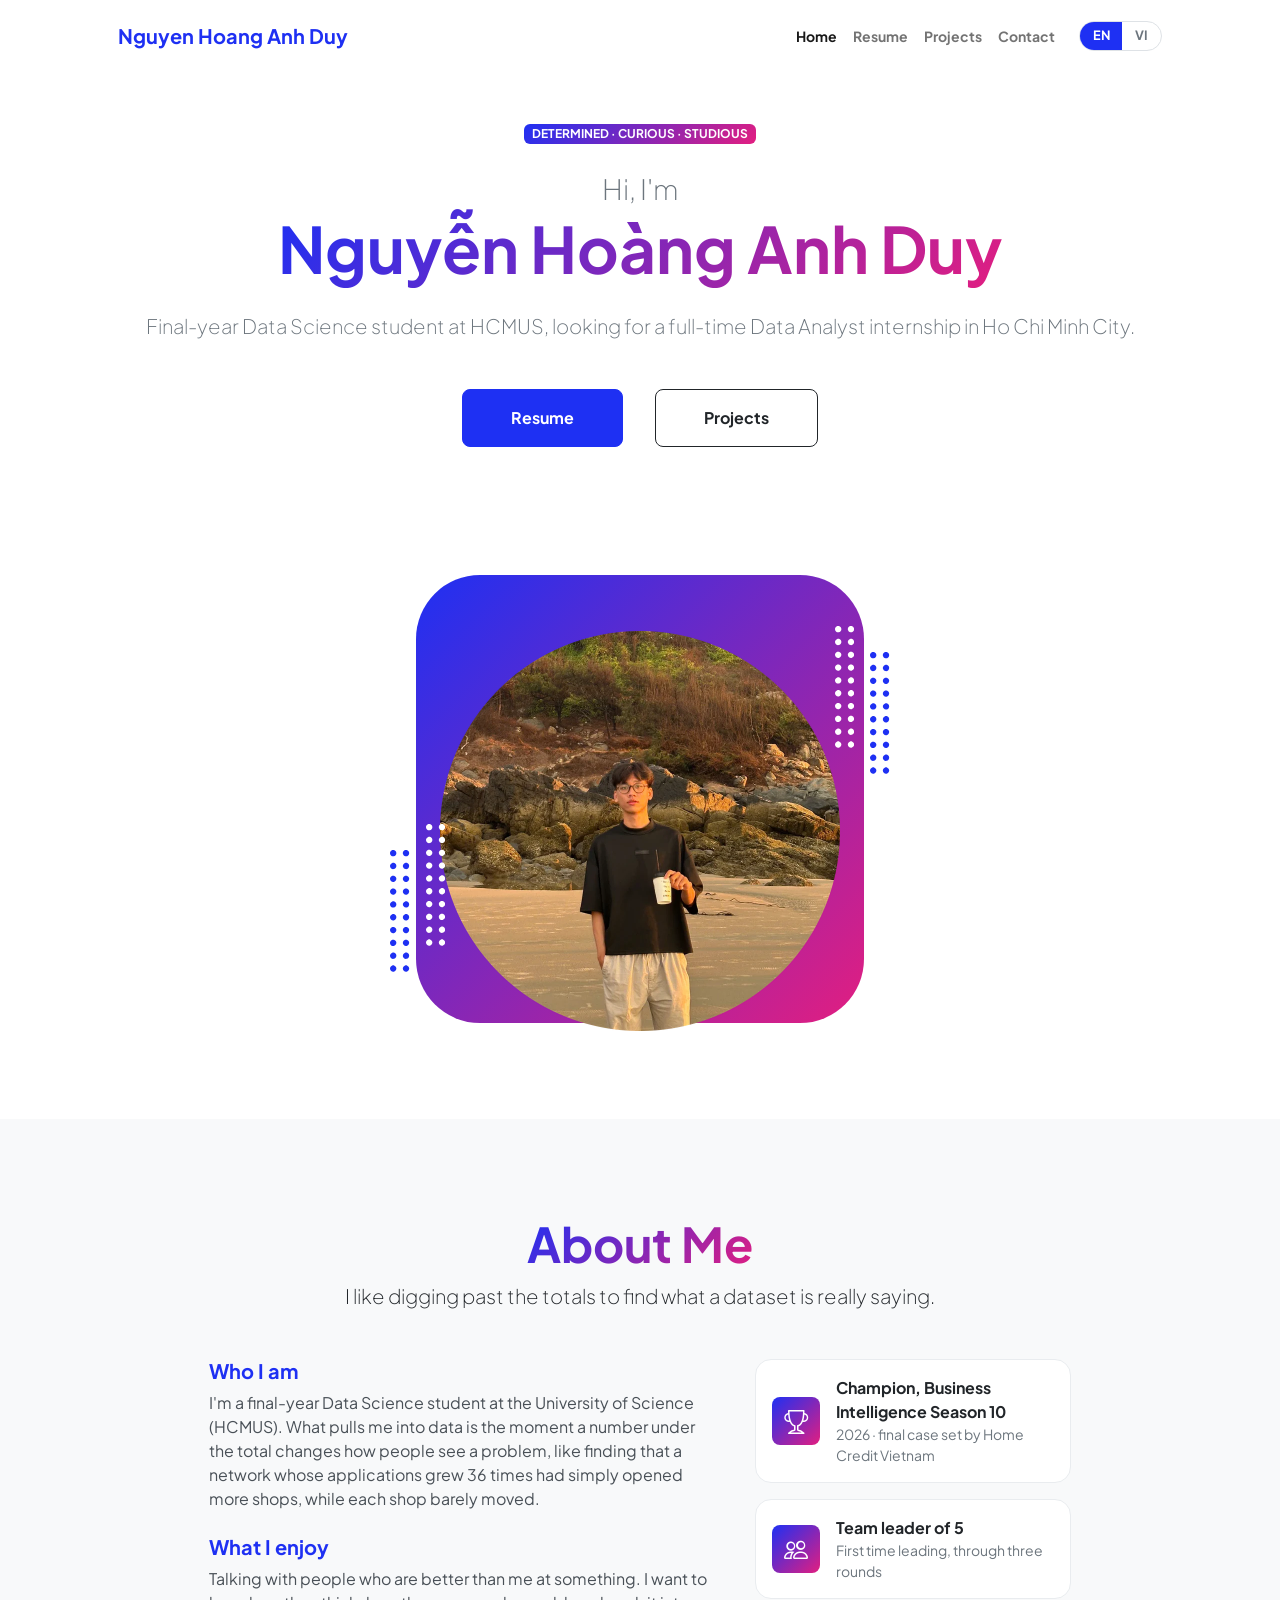
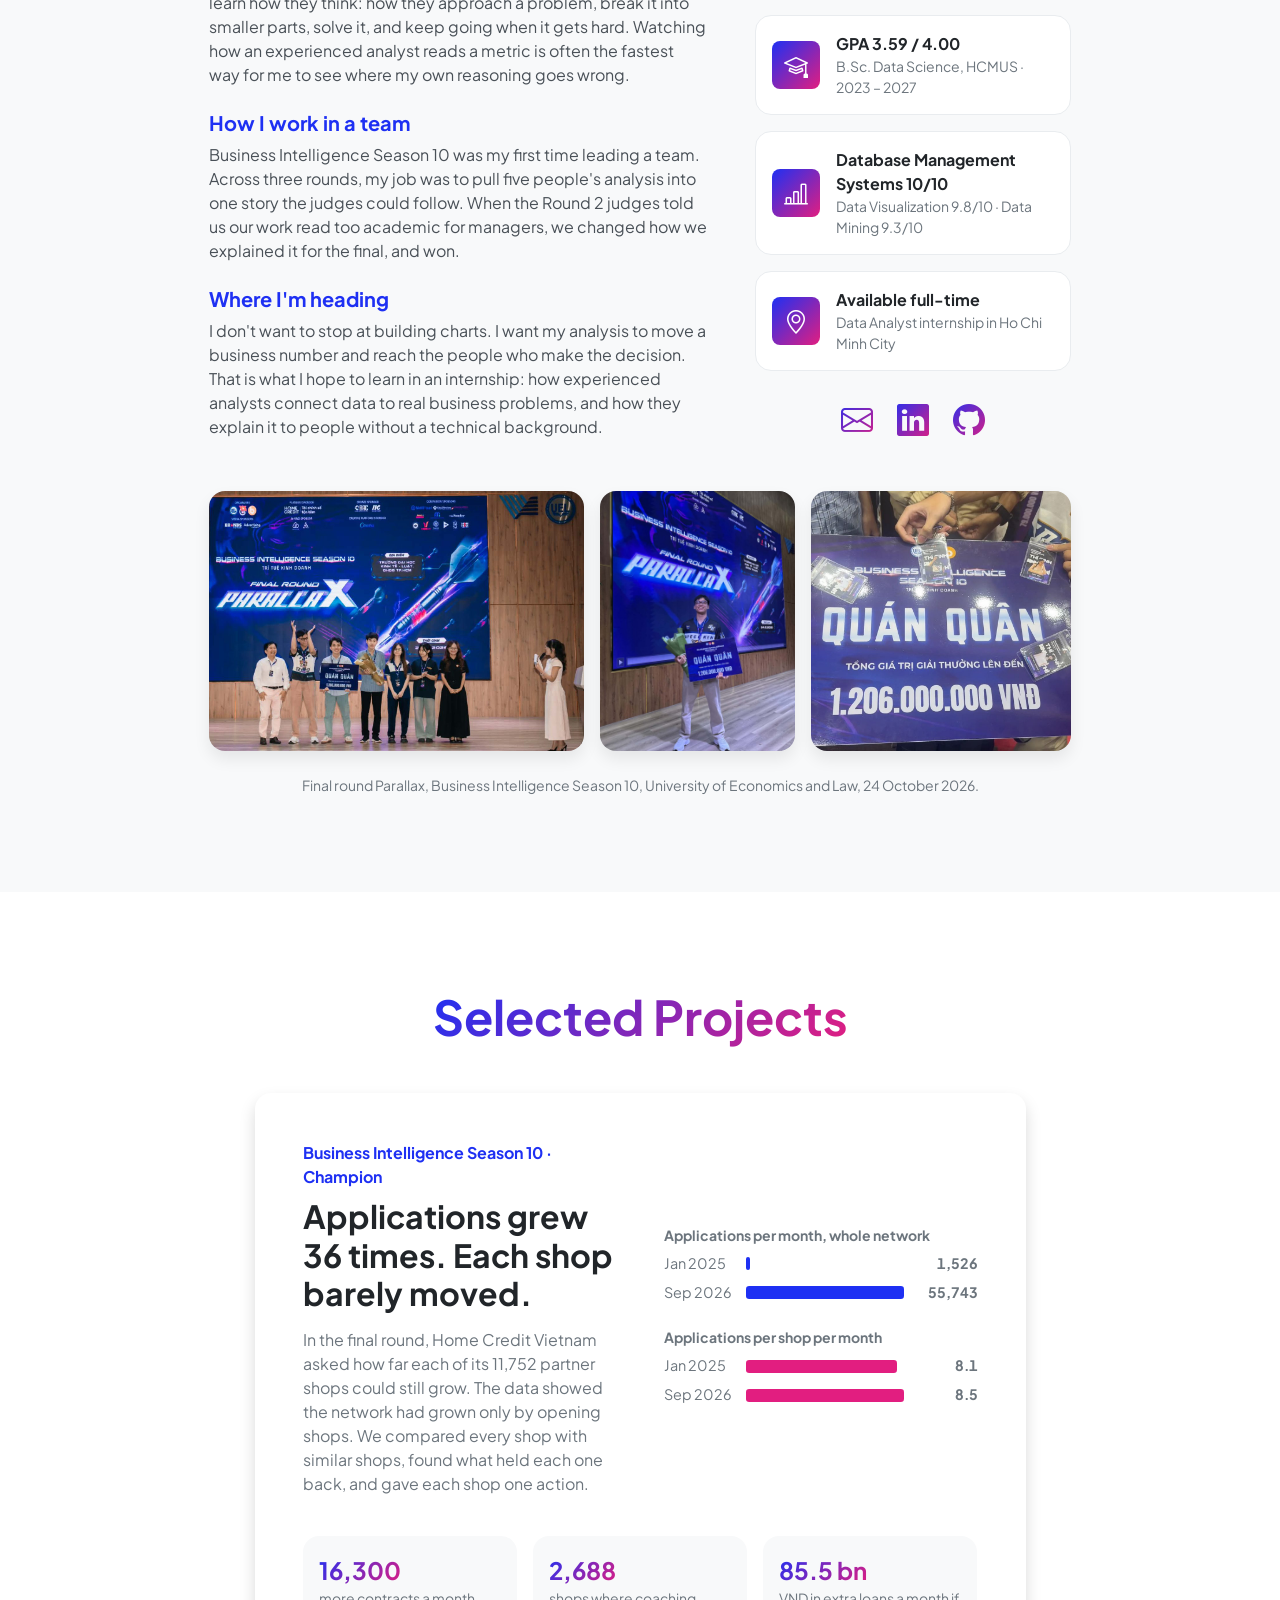
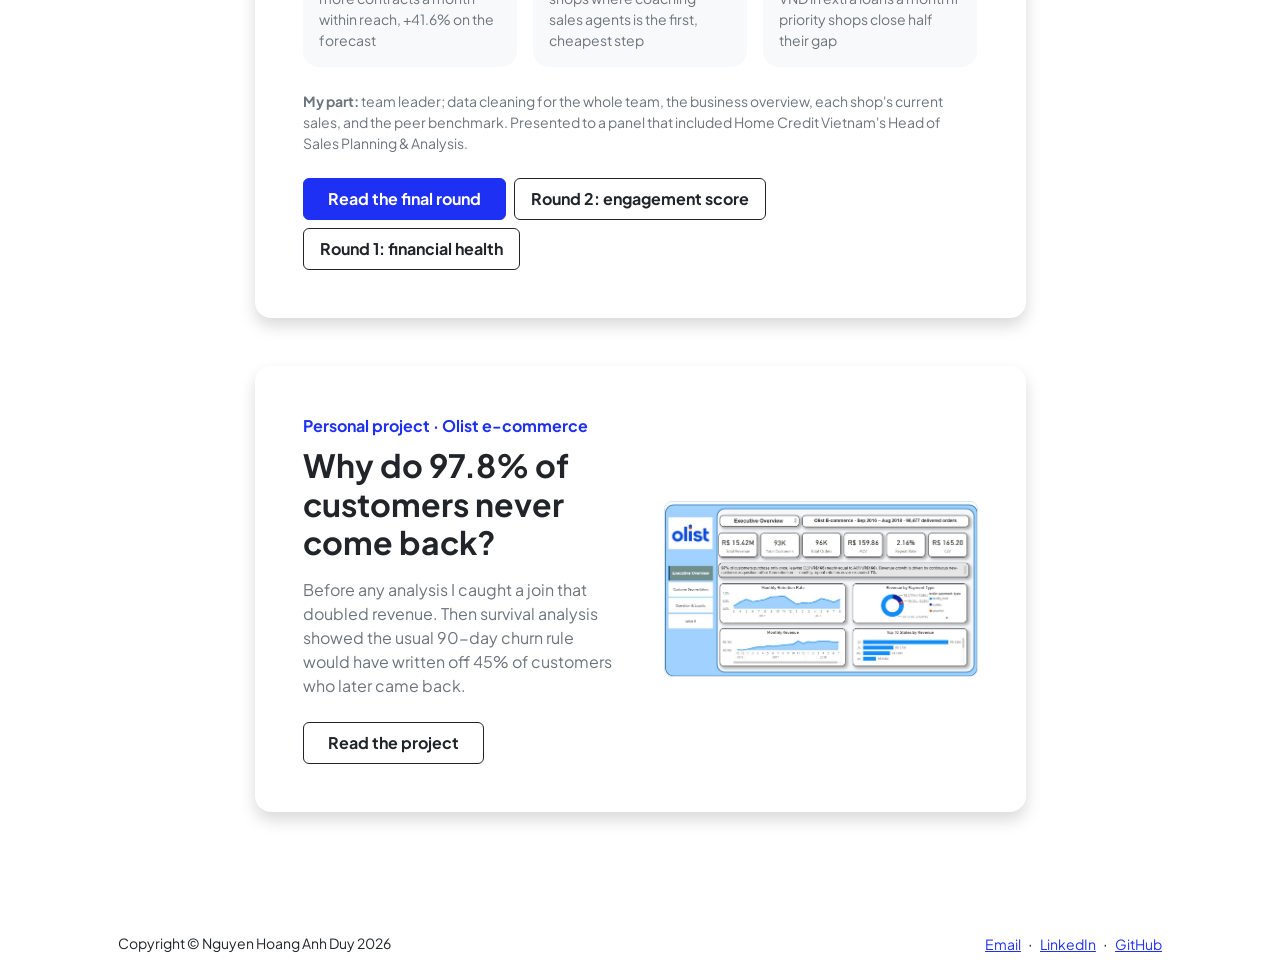
==== commit 9393921f: "Expand About Me and Selected Projects on home page" ====
--- a/index.html
+++ b/index.html
@@ -179,20 +179,54 @@
             <!-- About Section-->
             <section class="bg-light py-5">
                 <div class="container px-5">
-                    <div class="row gx-5 justify-content-center">
-                        <div class="col-xxl-8">
-                            <div class="text-center my-5">
-                                <h2 class="display-5 fw-bolder"><span class="text-gradient d-inline"><span lang="en">About Me</span><span lang="vi">Về mình</span></span></h2>
-                                <p class="lead fw-light mb-4" lang="en">I like digging past the totals to find what a dataset is really saying.</p>
-                                <p class="lead fw-light mb-4" lang="vi">Mình thích đào sâu bên dưới các con số tổng để tìm ra điều dữ liệu thật sự đang nói.</p>
-                                <p class="text-muted" lang="en">I led a five-person team to win <strong>Business Intelligence Season 10</strong>, a case competition whose final round was set by Home Credit Vietnam. Next, I want to learn how analysts at a real company turn data into decisions and explain them to people without a data background.</p>
-                                <p class="text-muted" lang="vi">Mình làm trưởng nhóm 5 người và vô địch <strong>Business Intelligence Season 10</strong>, cuộc thi giải case có vòng chung kết do Home Credit Vietnam ra đề. Điều mình muốn học tiếp là cách người làm phân tích ở doanh nghiệp biến dữ liệu thành quyết định và giải thích cho người không có nền tảng dữ liệu.</p>
-                                <div class="d-flex justify-content-center fs-2 gap-4">
+                    <div class="text-center mt-5 mb-5">
+                        <h2 class="display-5 fw-bolder"><span class="text-gradient d-inline"><span lang="en">About Me</span><span lang="vi">Về mình</span></span></h2>
+                        <p class="lead fw-light mb-0" lang="en">I like digging past the totals to find what a dataset is really saying.</p>
+                        <p class="lead fw-light mb-0" lang="vi">Mình thích đào sâu bên dưới các con số tổng để tìm ra điều dữ liệu thật sự đang nói.</p>
+                    </div>
+                    <div class="row gx-5 justify-content-center mb-5">
+                        <div class="col-lg-7 col-xl-6 mb-5 mb-lg-0 about-text">
+                            <h3 class="h5 fw-bolder text-primary"><span lang="en">Who I am</span><span lang="vi">Mình là ai</span></h3>
+                            <p lang="en">I'm a final-year Data Science student at the University of Science (HCMUS). What pulls me into data is the moment a number under the total changes how people see a problem, like finding that a network whose applications grew 36 times had simply opened more shops, while each shop barely moved.</p>
+                            <p lang="vi">Mình là sinh viên năm cuối ngành Khoa học Dữ liệu tại ĐH Khoa học Tự nhiên TP.HCM. Điều cuốn mình vào dữ liệu là lúc một con số nằm dưới con số tổng làm người ta nhìn vấn đề khác đi, như khi phát hiện một mạng lưới có số hồ sơ tăng 36 lần thực ra chỉ là mở thêm shop, còn từng shop gần như đứng yên.</p>
+                            <h3 class="h5 fw-bolder text-primary mt-4"><span lang="en">What I enjoy</span><span lang="vi">Điều mình thích</span></h3>
+                            <p lang="en">Talking with people who are better than me at something. I want to learn how they think: how they approach a problem, break it into smaller parts, solve it, and keep going when it gets hard. Watching how an experienced analyst reads a metric is often the fastest way for me to see where my own reasoning goes wrong.</p>
+                            <p lang="vi">Trò chuyện với những người giỏi hơn mình. Mình muốn học cách họ tư duy: cách họ tiếp cận một vấn đề, chia nó thành các phần nhỏ, giải quyết, và cách họ đối mặt khi gặp khó khăn. Xem một người làm phân tích có kinh nghiệm đọc một chỉ số thường là cách nhanh nhất để mình thấy chỗ suy luận của mình đang sai.</p>
+                            <h3 class="h5 fw-bolder text-primary mt-4"><span lang="en">How I work in a team</span><span lang="vi">Mình làm việc nhóm thế nào</span></h3>
+                            <p lang="en">Business Intelligence Season 10 was my first time leading a team. Across three rounds, my job was to pull five people's analysis into one story the judges could follow. When the Round 2 judges told us our work read too academic for managers, we changed how we explained it for the final, and won.</p>
+                            <p lang="vi">Business Intelligence Season 10 là lần đầu mình làm trưởng nhóm. Qua ba vòng, việc của mình là ghép phần phân tích của năm người thành một câu chuyện mà giám khảo theo được. Khi giám khảo vòng 2 nhận xét bài của nhóm quá học thuật với người quản lý, nhóm đã đổi cách giải thích cho vòng chung kết, và vô địch.</p>
+                            <h3 class="h5 fw-bolder text-primary mt-4"><span lang="en">Where I'm heading</span><span lang="vi">Mình muốn đi đến đâu</span></h3>
+                            <p class="mb-0" lang="en">I don't want to stop at building charts. I want my analysis to move a business number and reach the people who make the decision. That is what I hope to learn in an internship: how experienced analysts connect data to real business problems, and how they explain it to people without a technical background.</p>
+                            <p class="mb-0" lang="vi">Mình không muốn dừng ở việc dựng biểu đồ. Mình muốn phân tích của mình làm thay đổi một chỉ số kinh doanh và đến được tay người ra quyết định. Đó là điều mình mong học được khi đi thực tập: cách người làm phân tích có kinh nghiệm nối dữ liệu với bài toán kinh doanh thật, và cách họ giải thích cho người không có nền tảng kỹ thuật.</p>
+                        </div>
+                        <div class="col-lg-5 col-xl-4">
+                            <div class="d-grid gap-3">
+                                <div class="hl d-flex align-items-center bg-white rounded-4 p-3">
+                                    <div class="feature bg-primary bg-gradient-primary-to-secondary text-white rounded-3 me-3 flex-shrink-0"><i class="bi bi-trophy"></i></div>
+                                    <div><div class="fw-bolder"><span lang="en">Champion, Business Intelligence Season 10</span><span lang="vi">Quán quân Business Intelligence Season 10</span></div><div class="small text-muted"><span lang="en">2026 &middot; final case set by Home Credit Vietnam</span><span lang="vi">2026 &middot; đề chung kết do Home Credit Vietnam ra</span></div></div>
+                                </div>
+                                <div class="hl d-flex align-items-center bg-white rounded-4 p-3">
+                                    <div class="feature bg-primary bg-gradient-primary-to-secondary text-white rounded-3 me-3 flex-shrink-0"><i class="bi bi-people"></i></div>
+                                    <div><div class="fw-bolder"><span lang="en">Team leader of 5</span><span lang="vi">Trưởng nhóm 5 người</span></div><div class="small text-muted"><span lang="en">First time leading, through three rounds</span><span lang="vi">Lần đầu làm trưởng nhóm, qua ba vòng thi</span></div></div>
+                                </div>
+                                <div class="hl d-flex align-items-center bg-white rounded-4 p-3">
+                                    <div class="feature bg-primary bg-gradient-primary-to-secondary text-white rounded-3 me-3 flex-shrink-0"><i class="bi bi-mortarboard"></i></div>
+                                    <div><div class="fw-bolder"><span lang="en">GPA 3.59 / 4.00</span><span lang="vi">GPA 3,59 / 4,00</span></div><div class="small text-muted"><span lang="en">B.Sc. Data Science, HCMUS &middot; 2023 – 2027</span><span lang="vi">Cử nhân Khoa học Dữ liệu, ĐH KHTN &middot; 2023 – 2027</span></div></div>
+                                </div>
+                                <div class="hl d-flex align-items-center bg-white rounded-4 p-3">
+                                    <div class="feature bg-primary bg-gradient-primary-to-secondary text-white rounded-3 me-3 flex-shrink-0"><i class="bi bi-bar-chart-line"></i></div>
+                                    <div><div class="fw-bolder"><span lang="en">Database Management Systems 10/10</span><span lang="vi">Hệ quản trị cơ sở dữ liệu 10/10</span></div><div class="small text-muted"><span lang="en">Data Visualization 9.8/10 &middot; Data Mining 9.3/10</span><span lang="vi">Trực quan hóa dữ liệu 9,8/10 &middot; Khai thác dữ liệu 9,3/10</span></div></div>
+                                </div>
+                                <div class="hl d-flex align-items-center bg-white rounded-4 p-3">
+                                    <div class="feature bg-primary bg-gradient-primary-to-secondary text-white rounded-3 me-3 flex-shrink-0"><i class="bi bi-geo-alt"></i></div>
+                                    <div><div class="fw-bolder"><span lang="en">Available full-time</span><span lang="vi">Có thể làm toàn thời gian</span></div><div class="small text-muted"><span lang="en">Data Analyst internship in Ho Chi Minh City</span><span lang="vi">Thực tập Data Analyst tại TP.HCM</span></div></div>
+                                </div>
+                            </div>
+                            <div class="mt-4"><div class="d-flex justify-content-center fs-2 gap-4">
                                     <a class="text-gradient" href="mailto:nguyenhoanganhduy2005@gmail.com" aria-label="Email"><i class="bi bi-envelope"></i></a>
                                     <a class="text-gradient" href="https://www.linkedin.com/in/anhduy-nguyenhoang" aria-label="LinkedIn"><i class="bi bi-linkedin"></i></a>
                                     <a class="text-gradient" href="https://github.com/nhaduy-data" aria-label="GitHub"><i class="bi bi-github"></i></a>
-                                </div>
-                            </div>
+                                </div></div>
                         </div>
                     </div>
                     <div class="row gx-5 justify-content-center">
@@ -207,21 +241,23 @@
                     </div>
                 </div>
             </section>
-            <!-- Featured finding-->
+            <!-- Featured projects-->
             <section class="py-5">
                 <div class="container px-5 my-5">
+                    <div class="text-center mb-5">
+                        <h2 class="display-5 fw-bolder mb-0"><span class="text-gradient d-inline"><span lang="en">Selected Projects</span><span lang="vi">Dự án tiêu biểu</span></span></h2>
+                    </div>
                     <div class="row gx-5 justify-content-center">
                         <div class="col-lg-11 col-xl-9 col-xxl-8">
-                            <div class="card shadow border-0 rounded-4">
+                            <div class="card shadow border-0 rounded-4 mb-5">
                                 <div class="card-body p-5">
                                     <div class="row gx-5 align-items-center">
                                         <div class="col-lg-6 mb-4 mb-lg-0">
                                             <div class="text-primary fw-bolder mb-2"><span lang="en">Business Intelligence Season 10 &middot; Champion</span><span lang="vi">Business Intelligence Season 10 &middot; Quán quân</span></div>
                                             <h2 class="fw-bolder mb-3" lang="en">Applications grew 36 times. Each shop barely moved.</h2>
                                             <h2 class="fw-bolder mb-3" lang="vi">Số hồ sơ tăng 36 lần. Từng shop gần như đứng yên.</h2>
-                                            <p class="text-muted mb-4" lang="en">Home Credit Vietnam's 11,752 partner shops grew because new shops opened, not because each shop sold more. Our final-round answer showed where each shop could still grow and what to do first.</p>
-                                            <p class="text-muted mb-4" lang="vi">11.752 shop đối tác của Home Credit Vietnam tăng trưởng nhờ mở thêm shop, không phải vì mỗi shop bán nhiều hơn. Bài chung kết của nhóm chỉ ra mỗi shop còn tăng được ở đâu và nên làm gì trước.</p>
-                                            <a class="btn btn-outline-dark px-4 py-2 fw-bolder" href="projects.html#final"><span lang="en">Read the project</span><span lang="vi">Xem dự án</span></a>
+                                            <p class="text-muted mb-0" lang="en">In the final round, Home Credit Vietnam asked how far each of its 11,752 partner shops could still grow. The data showed the network had grown only by opening shops. We compared every shop with similar shops, found what held each one back, and gave each shop one action.</p>
+                                            <p class="text-muted mb-0" lang="vi">Ở vòng chung kết, Home Credit Vietnam đặt câu hỏi mỗi shop trong 11.752 shop đối tác còn tăng được bao nhiêu. Dữ liệu cho thấy mạng lưới chỉ tăng nhờ mở thêm shop. Nhóm so từng shop với các shop giống nó, tìm ra điều đang kìm mỗi shop, và đề xuất cho mỗi shop một hành động.</p>
                                         </div>
                                         <div class="col-lg-6">
                                             <figure class="split m-0" aria-label="Network applications versus applications per shop">
@@ -232,6 +268,35 @@
                                                 <div class="srow"><span><span lang="en">Jan 2025</span><span lang="vi">T1/2025</span></span><div><div class="bar bar-b" style="width:95.3%"></div></div><b><span lang="en">8.1</span><span lang="vi">8,1</span></b></div>
                                                 <div class="srow"><span><span lang="en">Sep 2026</span><span lang="vi">T9/2026</span></span><div><div class="bar bar-b" style="width:100%"></div></div><b><span lang="en">8.5</span><span lang="vi">8,5</span></b></div>
                                             </figure>
+                                        </div>
+                                    </div>
+                                    <div class="row row-cols-1 row-cols-md-3 g-3 mt-4">
+                                        <div class="col"><div class="bg-light rounded-4 p-3 h-100"><div class="fs-4 fw-bolder text-gradient d-inline-block"><span lang="en">16,300</span><span lang="vi">16.300</span></div><div class="small text-muted"><span lang="en">more contracts a month within reach, +41.6% on the forecast</span><span lang="vi">hợp đồng mỗi tháng có thể đạt thêm, cao hơn dự báo 41,6%</span></div></div></div>
+                                        <div class="col"><div class="bg-light rounded-4 p-3 h-100"><div class="fs-4 fw-bolder text-gradient d-inline-block"><span lang="en">2,688</span><span lang="vi">2.688</span></div><div class="small text-muted"><span lang="en">shops where coaching sales agents is the first, cheapest step</span><span lang="vi">shop nên kèm cặp nhân viên bán hàng trước, cách rẻ nhất</span></div></div></div>
+                                        <div class="col"><div class="bg-light rounded-4 p-3 h-100"><div class="fs-4 fw-bolder text-gradient d-inline-block"><span lang="en">85.5 bn</span><span lang="vi">85,5 tỷ</span></div><div class="small text-muted"><span lang="en">VND in extra loans a month if priority shops close half their gap</span><span lang="vi">đồng tiền cho vay thêm mỗi tháng nếu shop ưu tiên thu hẹp một nửa phần chênh</span></div></div></div>
+                                    </div>
+                                    <p class="small text-muted mt-4 mb-4" lang="en"><strong>My part:</strong> team leader; data cleaning for the whole team, the business overview, each shop's current sales, and the peer benchmark. Presented to a panel that included Home Credit Vietnam's Head of Sales Planning &amp; Analysis.</p>
+                                    <p class="small text-muted mt-4 mb-4" lang="vi"><strong>Phần của mình:</strong> trưởng nhóm; làm sạch dữ liệu cho cả nhóm, bức tranh tổng quan kinh doanh, doanh số hiện tại của từng shop, và phần so sánh với shop cùng loại. Thuyết trình trước ban giám khảo có Trưởng bộ phận Sales Planning &amp; Analysis của Home Credit Vietnam.</p>
+                                    <div class="d-flex flex-wrap align-items-center gap-2">
+                                        <a class="btn btn-primary px-4 py-2 fw-bolder" href="projects.html#final"><span lang="en">Read the final round</span><span lang="vi">Xem vòng chung kết</span></a>
+                                        <a class="btn btn-outline-dark px-3 py-2 fw-bolder" href="projects.html#round2"><span lang="en">Round 2: engagement score</span><span lang="vi">Vòng 2: điểm gắn kết</span></a>
+                                        <a class="btn btn-outline-dark px-3 py-2 fw-bolder" href="projects.html#round1"><span lang="en">Round 1: financial health</span><span lang="vi">Vòng 1: sức khỏe tài chính</span></a>
+                                    </div>
+                                </div>
+                            </div>
+                            <div class="card shadow border-0 rounded-4">
+                                <div class="card-body p-5">
+                                    <div class="row gx-5 align-items-center">
+                                        <div class="col-lg-6 mb-4 mb-lg-0">
+                                            <div class="text-primary fw-bolder mb-2"><span lang="en">Personal project &middot; Olist e-commerce</span><span lang="vi">Dự án cá nhân &middot; Thương mại điện tử Olist</span></div>
+                                            <h2 class="fw-bolder mb-3" lang="en">Why do 97.8% of customers never come back?</h2>
+                                            <h2 class="fw-bolder mb-3" lang="vi">Vì sao 97,8% khách không bao giờ quay lại?</h2>
+                                            <p class="text-muted mb-4" lang="en">Before any analysis I caught a join that doubled revenue. Then survival analysis showed the usual 90-day churn rule would have written off 45% of customers who later came back.</p>
+                                            <p class="text-muted mb-4" lang="vi">Trước khi phân tích, mình bắt được một phép join làm doanh thu bị nhân đôi. Sau đó survival analysis cho thấy quy ước rời bỏ 90 ngày quen dùng sẽ coi nhầm 45% khách sau đó quay lại là đã mất.</p>
+                                            <a class="btn btn-outline-dark px-4 py-2 fw-bolder" href="projects.html#olist"><span lang="en">Read the project</span><span lang="vi">Xem dự án</span></a>
+                                        </div>
+                                        <div class="col-lg-6">
+                                            <a href="projects.html#olist"><img class="img-fluid rounded-3 border" src="assets/olist_dashboard.jpg" width="1295" height="726" loading="lazy" alt="Executive overview page of the Olist Power BI dashboard." /></a>
                                         </div>
                                     </div>
                                 </div>
--- a/css/custom.css
+++ b/css/custom.css
@@ -29,6 +29,14 @@
 .contact-item:hover { border-color: var(--bs-primary); }
 .min-w-0 { min-width: 0; }
 
+.about-text p { color: #495057; }
+.hl { border: 1px solid #e9ecef; }
+.rounds-line { display: grid; grid-template-columns: repeat(3, 1fr); gap: 1rem; counter-reset: r; }
+.rounds-line li { position: relative; padding-top: 1rem; border-top: 3px solid #dee2e6; }
+.rounds-line li.win { border-top-color: var(--bs-secondary); }
+.rounds-line .outcome { color: var(--bs-primary); }
+.rounds-line li.win .outcome { color: var(--bs-secondary); }
+@media (max-width: 767.98px) { .rounds-line { grid-template-columns: 1fr; } }
 .win-gallery { display: flex; flex-wrap: wrap; gap: 1rem; }
 .win-gallery figure { --r: 1; flex: var(--r) 1 0; aspect-ratio: var(--r); min-width: 0; margin: 0; overflow: hidden; border-radius: 1rem; box-shadow: 0 .5rem 1rem rgba(0,0,0,.08); }
 .win-gallery .g-stage { --r: 1.442; }
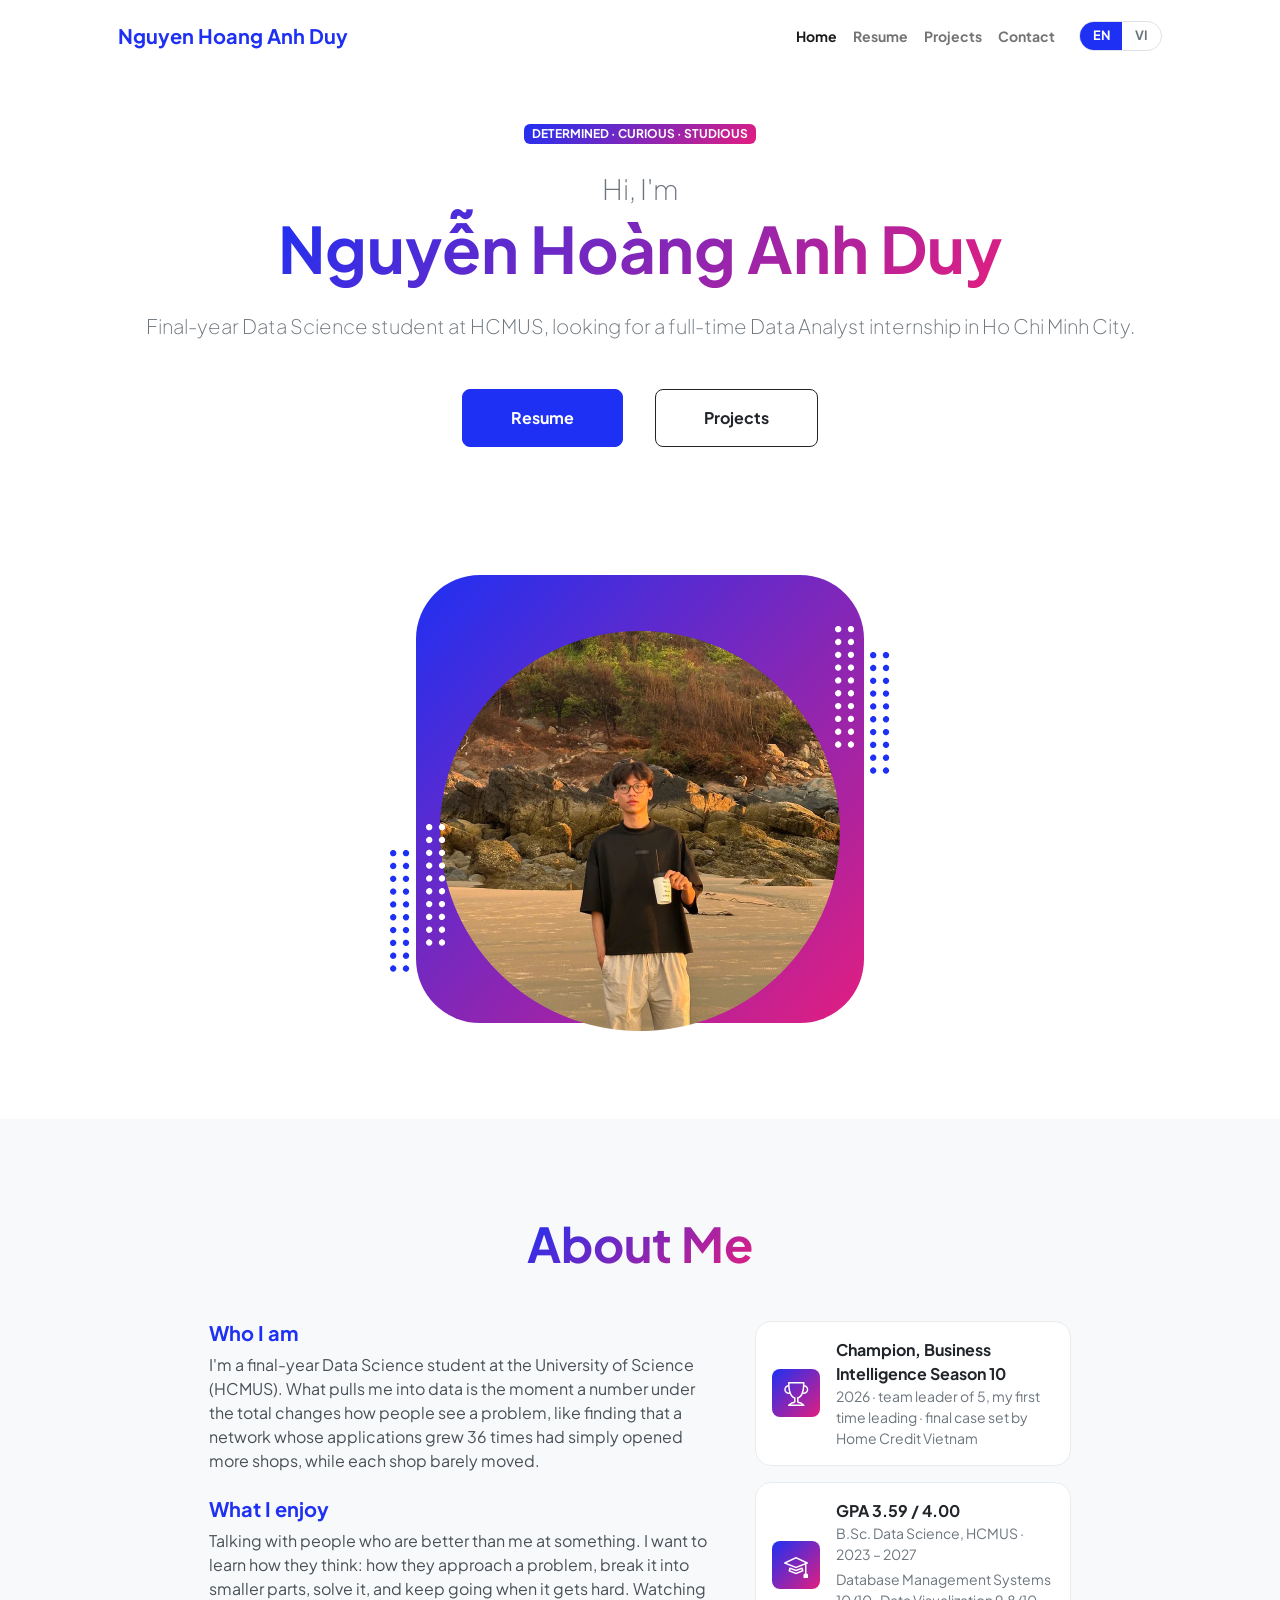
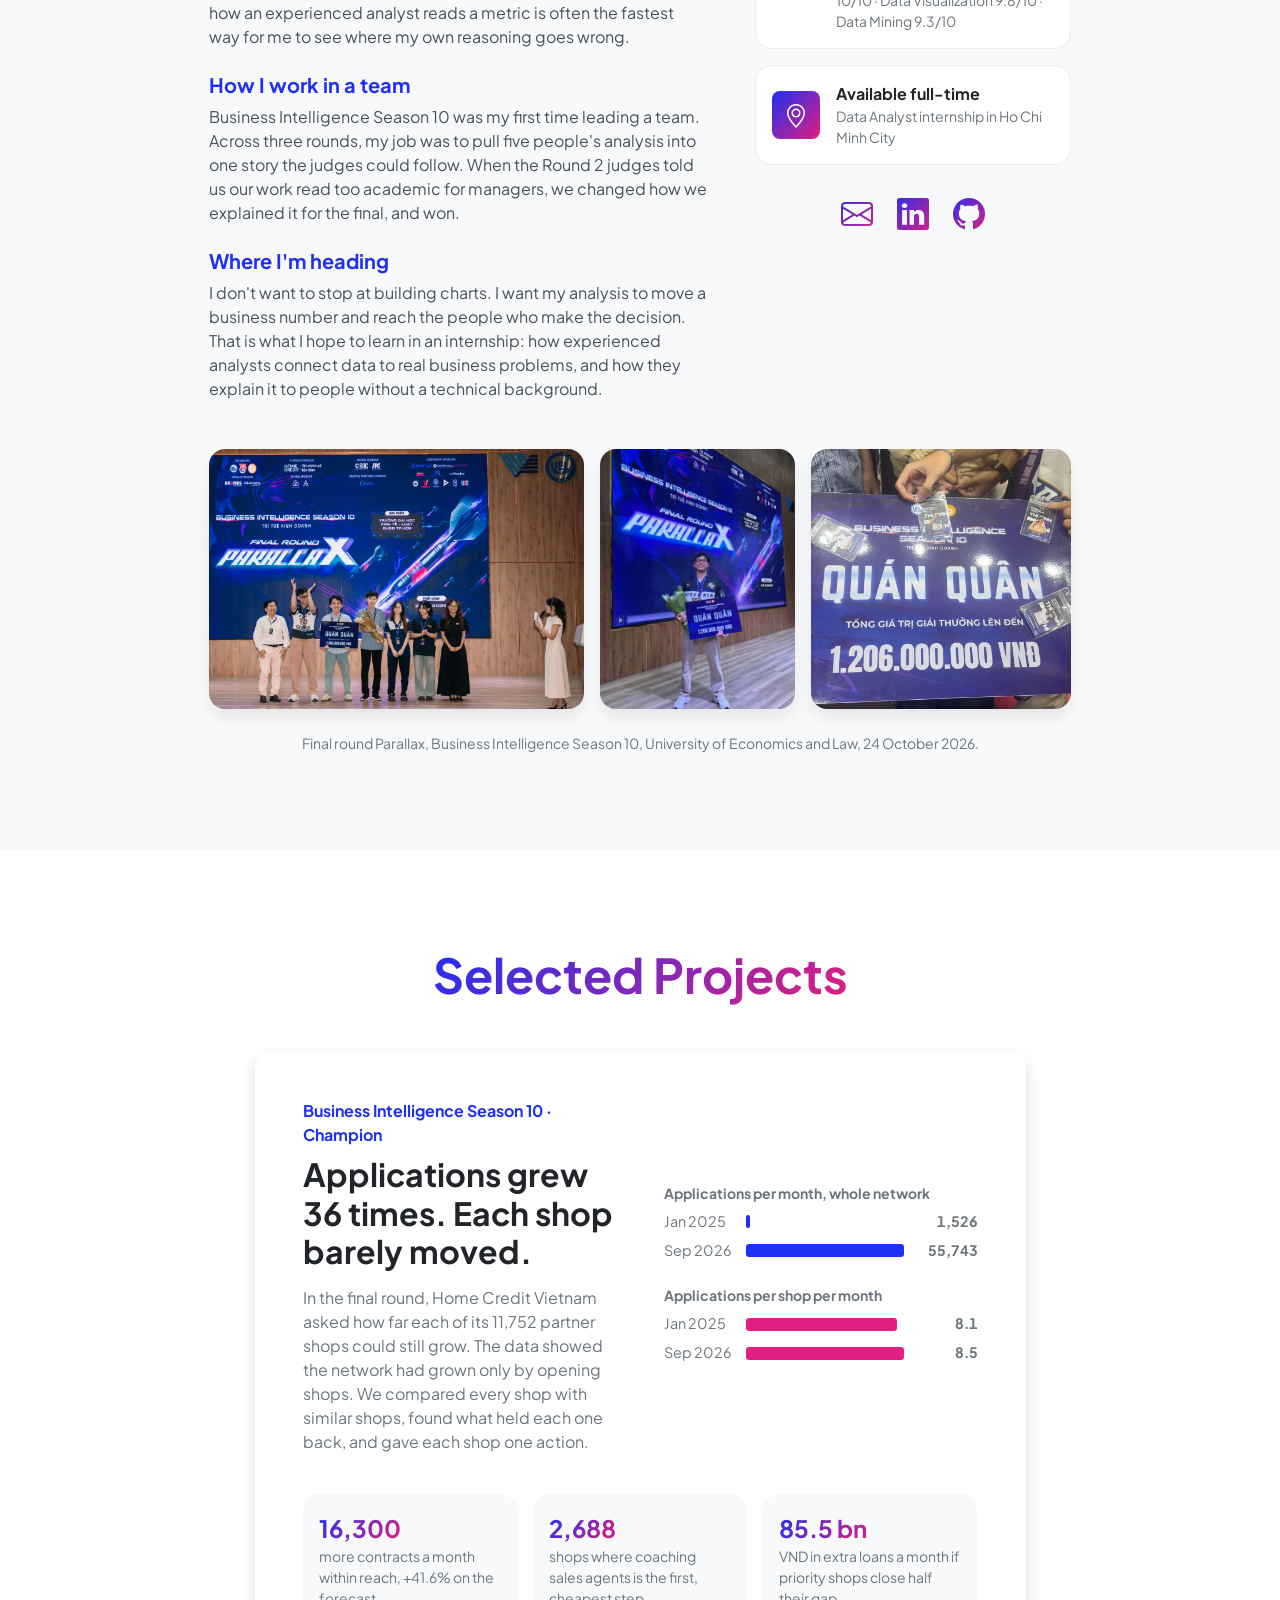
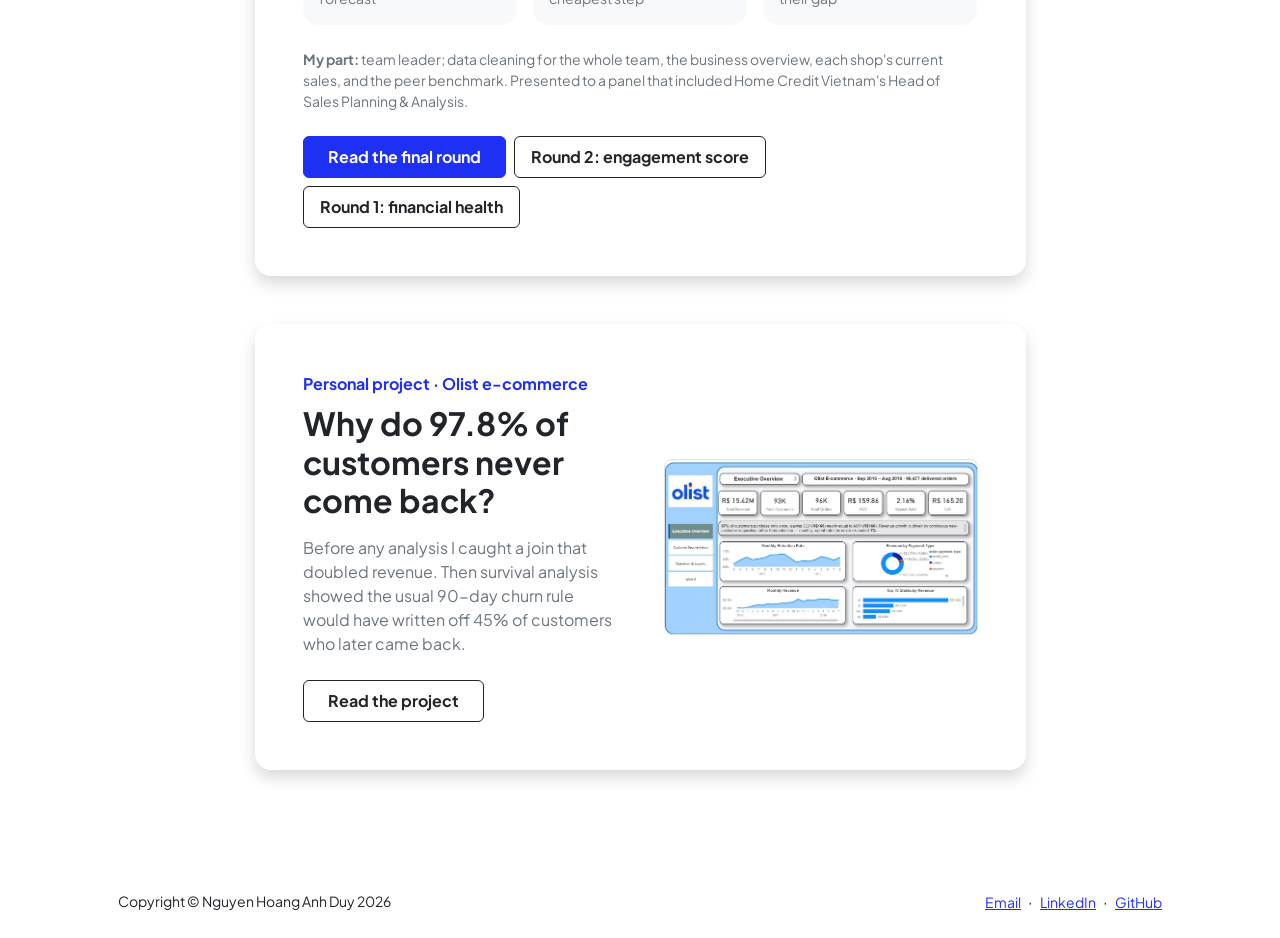
==== commit b88ca0f3: "Tighten About Me highlights" ====
--- a/index.html
+++ b/index.html
@@ -180,9 +180,7 @@
             <section class="bg-light py-5">
                 <div class="container px-5">
                     <div class="text-center mt-5 mb-5">
-                        <h2 class="display-5 fw-bolder"><span class="text-gradient d-inline"><span lang="en">About Me</span><span lang="vi">Về mình</span></span></h2>
-                        <p class="lead fw-light mb-0" lang="en">I like digging past the totals to find what a dataset is really saying.</p>
-                        <p class="lead fw-light mb-0" lang="vi">Mình thích đào sâu bên dưới các con số tổng để tìm ra điều dữ liệu thật sự đang nói.</p>
+                        <h2 class="display-5 fw-bolder mb-0"><span class="text-gradient d-inline"><span lang="en">About Me</span><span lang="vi">Về mình</span></span></h2>
                     </div>
                     <div class="row gx-5 justify-content-center mb-5">
                         <div class="col-lg-7 col-xl-6 mb-5 mb-lg-0 about-text">
@@ -203,19 +201,11 @@
                             <div class="d-grid gap-3">
                                 <div class="hl d-flex align-items-center bg-white rounded-4 p-3">
                                     <div class="feature bg-primary bg-gradient-primary-to-secondary text-white rounded-3 me-3 flex-shrink-0"><i class="bi bi-trophy"></i></div>
-                                    <div><div class="fw-bolder"><span lang="en">Champion, Business Intelligence Season 10</span><span lang="vi">Quán quân Business Intelligence Season 10</span></div><div class="small text-muted"><span lang="en">2026 &middot; final case set by Home Credit Vietnam</span><span lang="vi">2026 &middot; đề chung kết do Home Credit Vietnam ra</span></div></div>
-                                </div>
-                                <div class="hl d-flex align-items-center bg-white rounded-4 p-3">
-                                    <div class="feature bg-primary bg-gradient-primary-to-secondary text-white rounded-3 me-3 flex-shrink-0"><i class="bi bi-people"></i></div>
-                                    <div><div class="fw-bolder"><span lang="en">Team leader of 5</span><span lang="vi">Trưởng nhóm 5 người</span></div><div class="small text-muted"><span lang="en">First time leading, through three rounds</span><span lang="vi">Lần đầu làm trưởng nhóm, qua ba vòng thi</span></div></div>
+                                    <div><div class="fw-bolder"><span lang="en">Champion, Business Intelligence Season 10</span><span lang="vi">Quán quân Business Intelligence Season 10</span></div><div class="small text-muted"><span lang="en">2026 &middot; team leader of 5, my first time leading &middot; final case set by Home Credit Vietnam</span><span lang="vi">2026 &middot; trưởng nhóm 5 người, lần đầu làm trưởng nhóm &middot; đề chung kết do Home Credit Vietnam ra</span></div></div>
                                 </div>
                                 <div class="hl d-flex align-items-center bg-white rounded-4 p-3">
                                     <div class="feature bg-primary bg-gradient-primary-to-secondary text-white rounded-3 me-3 flex-shrink-0"><i class="bi bi-mortarboard"></i></div>
-                                    <div><div class="fw-bolder"><span lang="en">GPA 3.59 / 4.00</span><span lang="vi">GPA 3,59 / 4,00</span></div><div class="small text-muted"><span lang="en">B.Sc. Data Science, HCMUS &middot; 2023 – 2027</span><span lang="vi">Cử nhân Khoa học Dữ liệu, ĐH KHTN &middot; 2023 – 2027</span></div></div>
-                                </div>
-                                <div class="hl d-flex align-items-center bg-white rounded-4 p-3">
-                                    <div class="feature bg-primary bg-gradient-primary-to-secondary text-white rounded-3 me-3 flex-shrink-0"><i class="bi bi-bar-chart-line"></i></div>
-                                    <div><div class="fw-bolder"><span lang="en">Database Management Systems 10/10</span><span lang="vi">Hệ quản trị cơ sở dữ liệu 10/10</span></div><div class="small text-muted"><span lang="en">Data Visualization 9.8/10 &middot; Data Mining 9.3/10</span><span lang="vi">Trực quan hóa dữ liệu 9,8/10 &middot; Khai thác dữ liệu 9,3/10</span></div></div>
+                                    <div><div class="fw-bolder"><span lang="en">GPA 3.59 / 4.00</span><span lang="vi">GPA 3,59 / 4,00</span></div><div class="small text-muted"><span lang="en">B.Sc. Data Science, HCMUS &middot; 2023 – 2027</span><span lang="vi">Cử nhân Khoa học Dữ liệu, ĐH KHTN &middot; 2023 – 2027</span></div><div class="small text-muted mt-1"><span lang="en">Database Management Systems 10/10 &middot; Data Visualization 9.8/10 &middot; Data Mining 9.3/10</span><span lang="vi">Hệ quản trị cơ sở dữ liệu 10/10 &middot; Trực quan hóa dữ liệu 9,8/10 &middot; Khai thác dữ liệu 9,3/10</span></div></div>
                                 </div>
                                 <div class="hl d-flex align-items-center bg-white rounded-4 p-3">
                                     <div class="feature bg-primary bg-gradient-primary-to-secondary text-white rounded-3 me-3 flex-shrink-0"><i class="bi bi-geo-alt"></i></div>
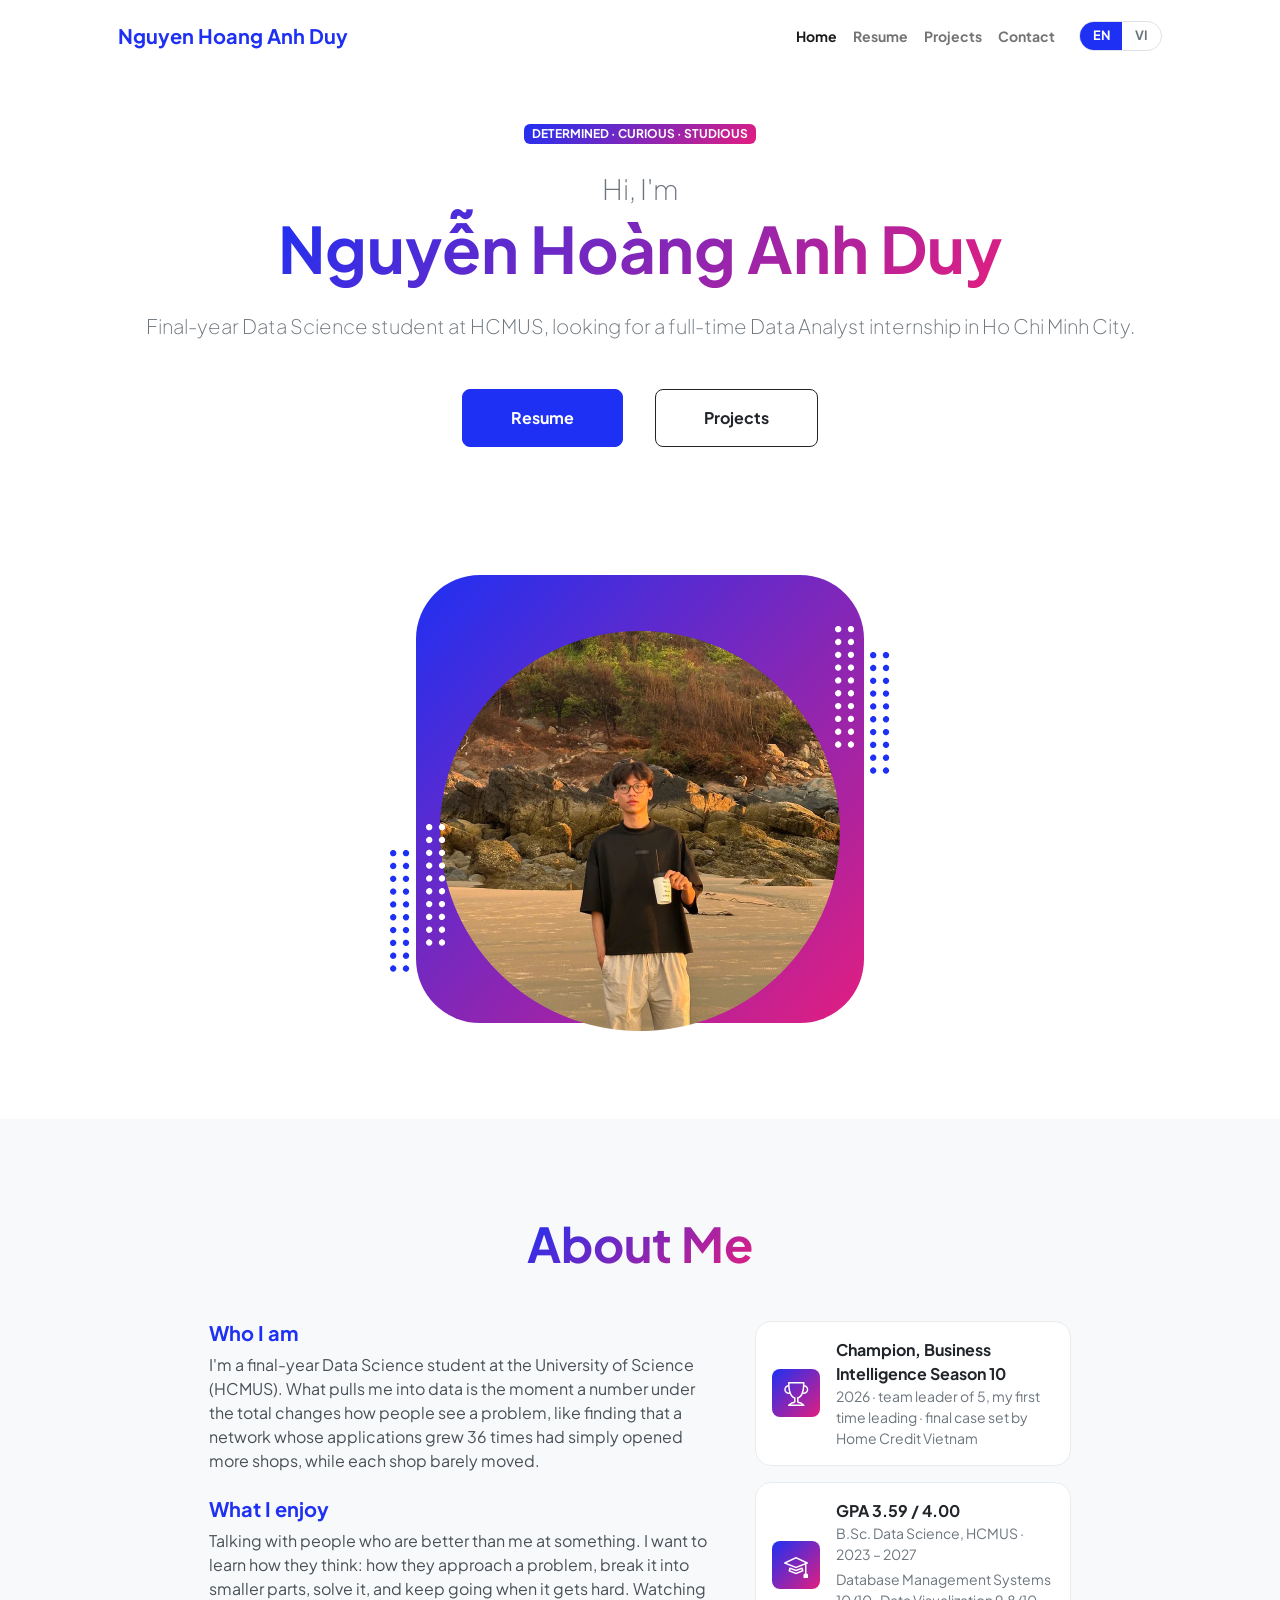
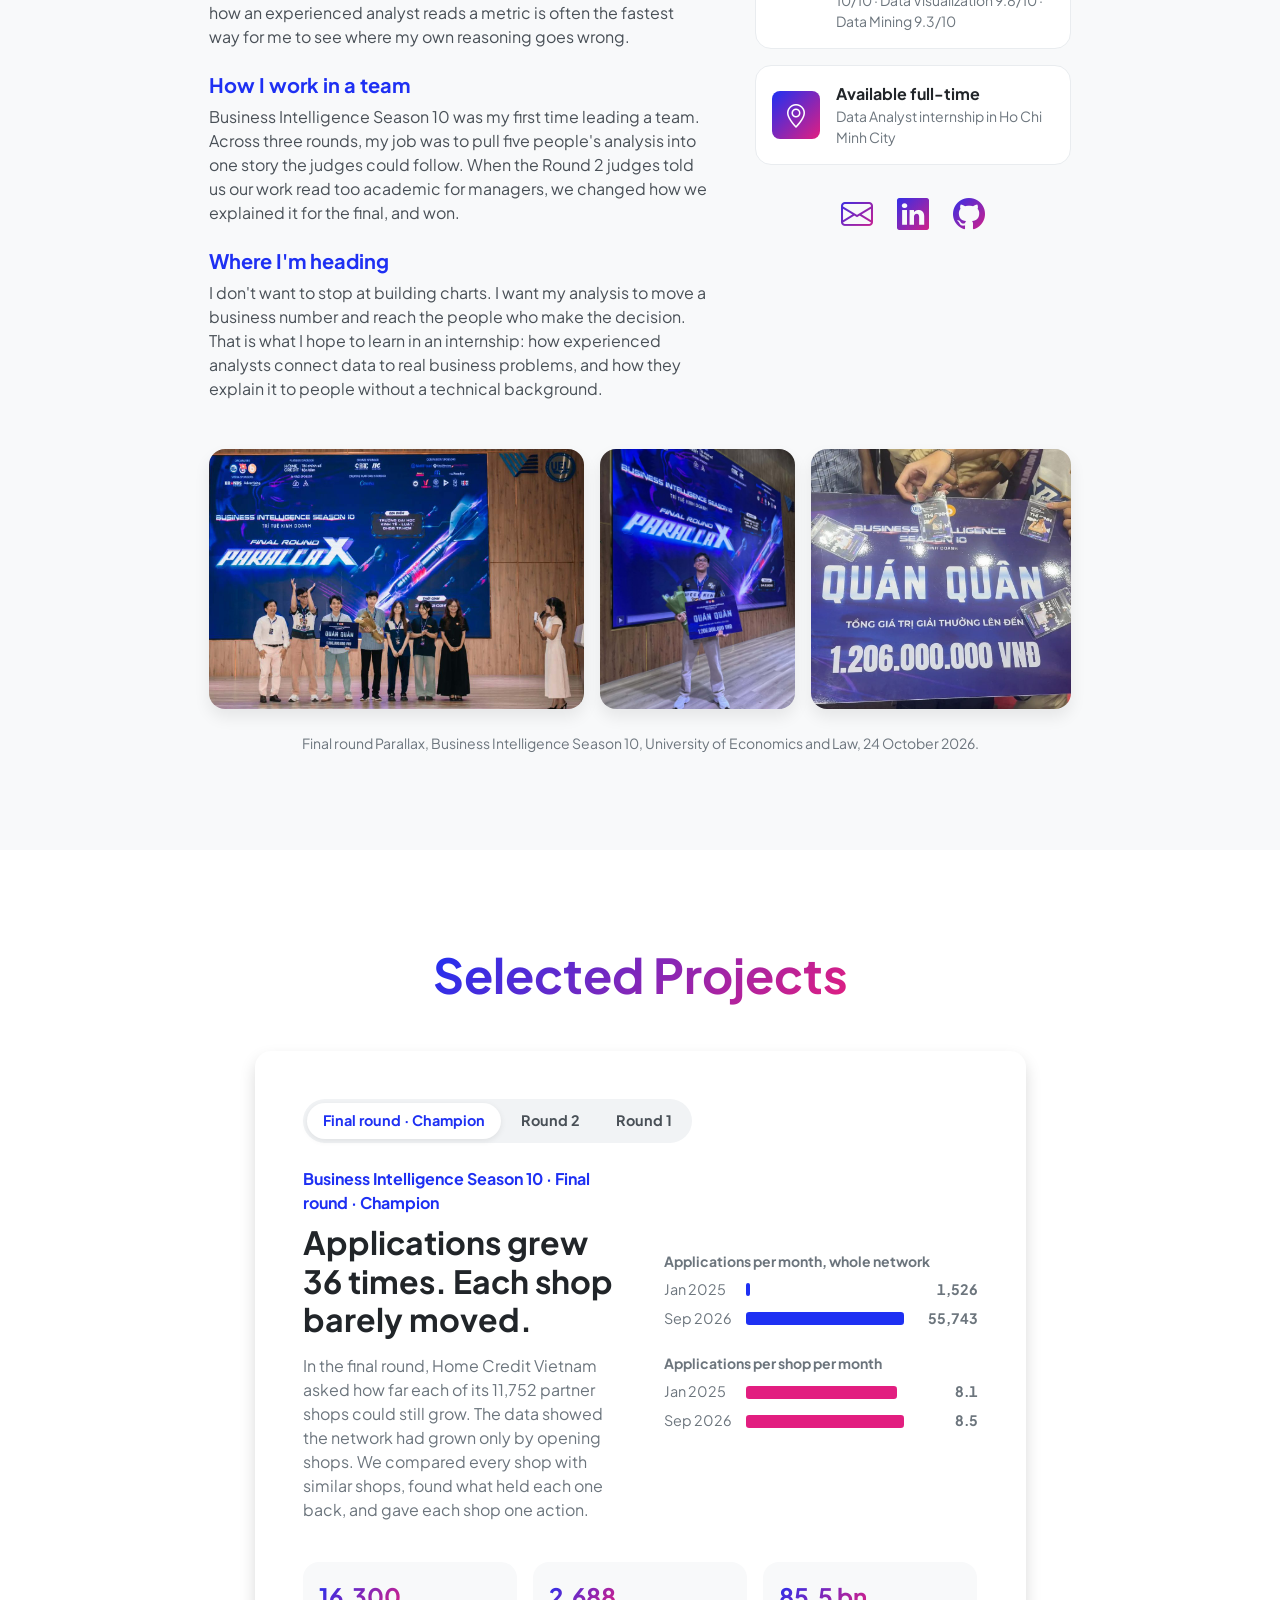
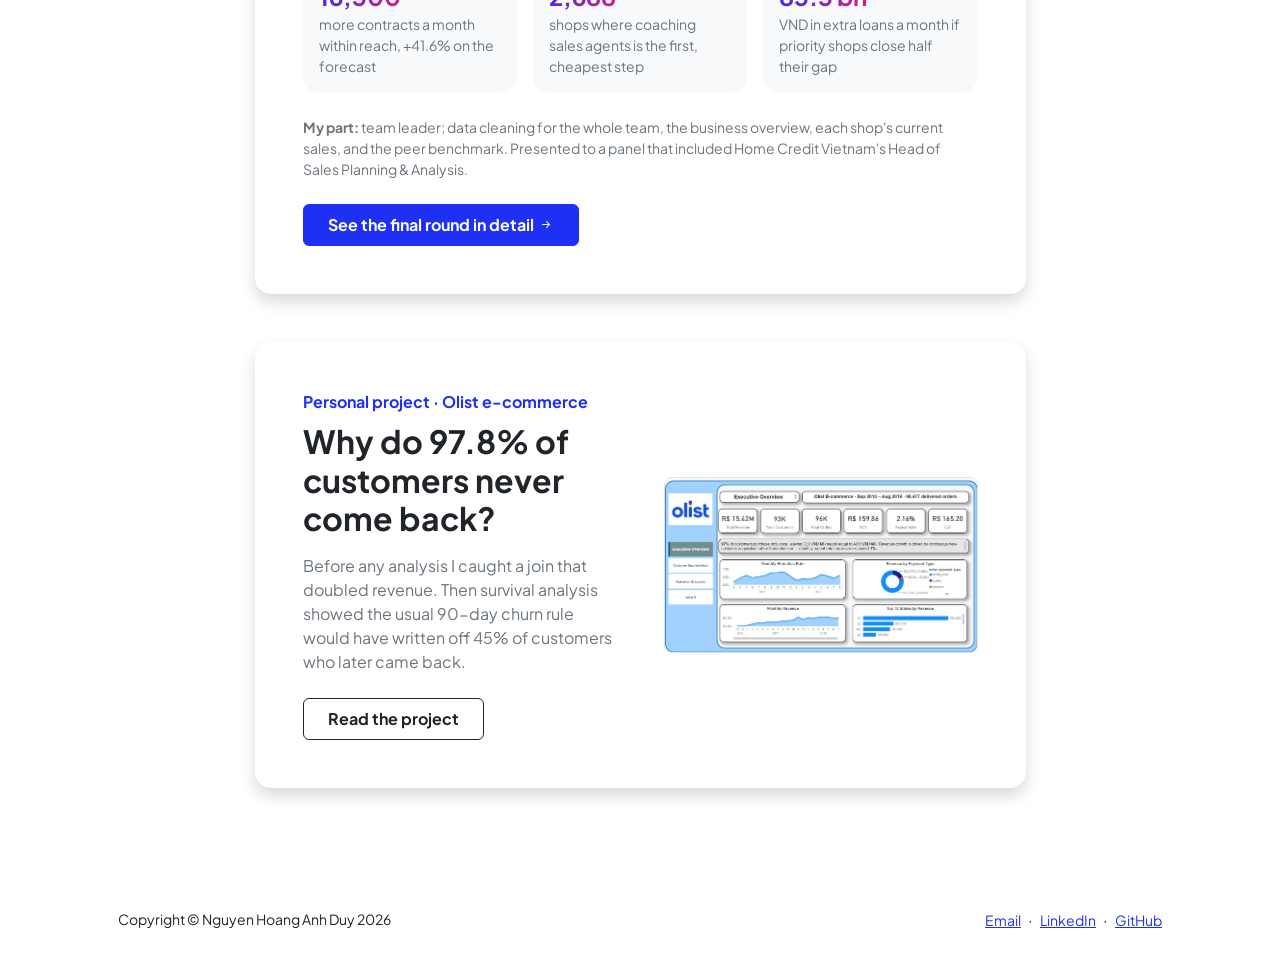
==== commit 0ebe1068: "Home page: switch between final round, Round 2 and Round 1 summaries" ====
--- a/index.html
+++ b/index.html
@@ -241,19 +241,26 @@
                         <div class="col-lg-11 col-xl-9 col-xxl-8">
                             <div class="card shadow border-0 rounded-4 mb-5">
                                 <div class="card-body p-5">
+                                <div class="segs mb-4" role="tablist" aria-label="Business Intelligence Season 10 rounds">
+                                    <button type="button" class="seg" role="tab" id="tab-final" aria-controls="panel-final" aria-selected="true"><span lang="en">Final round &middot; Champion</span><span lang="vi">Chung kết &middot; Quán quân</span></button>
+                                    <button type="button" class="seg" role="tab" id="tab-round2" aria-controls="panel-round2" aria-selected="false" tabindex="-1"><span lang="en">Round 2</span><span lang="vi">Vòng 2</span></button>
+                                    <button type="button" class="seg" role="tab" id="tab-round1" aria-controls="panel-round1" aria-selected="false" tabindex="-1"><span lang="en">Round 1</span><span lang="vi">Vòng 1</span></button>
+                                </div>
+                                <div class="round-pane" id="panel-final" role="tabpanel" aria-labelledby="tab-final">
                                     <div class="row gx-5 align-items-center">
                                         <div class="col-lg-6 mb-4 mb-lg-0">
-                                            <div class="text-primary fw-bolder mb-2"><span lang="en">Business Intelligence Season 10 &middot; Champion</span><span lang="vi">Business Intelligence Season 10 &middot; Quán quân</span></div>
+                                            <div class="text-primary fw-bolder mb-2"><span lang="en">Business Intelligence Season 10 &middot; Final round &middot; Champion</span><span lang="vi">Business Intelligence Season 10 &middot; Chung kết &middot; Quán quân</span></div>
                                             <h2 class="fw-bolder mb-3" lang="en">Applications grew 36 times. Each shop barely moved.</h2>
                                             <h2 class="fw-bolder mb-3" lang="vi">Số hồ sơ tăng 36 lần. Từng shop gần như đứng yên.</h2>
                                             <p class="text-muted mb-0" lang="en">In the final round, Home Credit Vietnam asked how far each of its 11,752 partner shops could still grow. The data showed the network had grown only by opening shops. We compared every shop with similar shops, found what held each one back, and gave each shop one action.</p>
                                             <p class="text-muted mb-0" lang="vi">Ở vòng chung kết, Home Credit Vietnam đặt câu hỏi mỗi shop trong 11.752 shop đối tác còn tăng được bao nhiêu. Dữ liệu cho thấy mạng lưới chỉ tăng nhờ mở thêm shop. Nhóm so từng shop với các shop giống nó, tìm ra điều đang kìm mỗi shop, và đề xuất cho mỗi shop một hành động.</p>
                                         </div>
                                         <div class="col-lg-6">
-                                            <figure class="split m-0" aria-label="Network applications versus applications per shop">
+                                            <figure class="split m-0">
                                                 <div class="small fw-bolder text-muted mb-1"><span lang="en">Applications per month, whole network</span><span lang="vi">Số hồ sơ mỗi tháng, toàn mạng lưới</span></div>
                                                 <div class="srow"><span><span lang="en">Jan 2025</span><span lang="vi">T1/2025</span></span><div><div class="bar bar-a" style="width:2.7%"></div></div><b><span lang="en">1,526</span><span lang="vi">1.526</span></b></div>
-                                                <div class="srow mb-4"><span><span lang="en">Sep 2026</span><span lang="vi">T9/2026</span></span><div><div class="bar bar-a" style="width:100%"></div></div><b><span lang="en">55,743</span><span lang="vi">55.743</span></b></div>
+                                                <div class="srow"><span><span lang="en">Sep 2026</span><span lang="vi">T9/2026</span></span><div><div class="bar bar-a" style="width:100%"></div></div><b><span lang="en">55,743</span><span lang="vi">55.743</span></b></div>
+                                                <div class="mb-4"></div>
                                                 <div class="small fw-bolder text-muted mb-1"><span lang="en">Applications per shop per month</span><span lang="vi">Số hồ sơ mỗi shop mỗi tháng</span></div>
                                                 <div class="srow"><span><span lang="en">Jan 2025</span><span lang="vi">T1/2025</span></span><div><div class="bar bar-b" style="width:95.3%"></div></div><b><span lang="en">8.1</span><span lang="vi">8,1</span></b></div>
                                                 <div class="srow"><span><span lang="en">Sep 2026</span><span lang="vi">T9/2026</span></span><div><div class="bar bar-b" style="width:100%"></div></div><b><span lang="en">8.5</span><span lang="vi">8,5</span></b></div>
@@ -267,11 +274,64 @@
                                     </div>
                                     <p class="small text-muted mt-4 mb-4" lang="en"><strong>My part:</strong> team leader; data cleaning for the whole team, the business overview, each shop's current sales, and the peer benchmark. Presented to a panel that included Home Credit Vietnam's Head of Sales Planning &amp; Analysis.</p>
                                     <p class="small text-muted mt-4 mb-4" lang="vi"><strong>Phần của mình:</strong> trưởng nhóm; làm sạch dữ liệu cho cả nhóm, bức tranh tổng quan kinh doanh, doanh số hiện tại của từng shop, và phần so sánh với shop cùng loại. Thuyết trình trước ban giám khảo có Trưởng bộ phận Sales Planning &amp; Analysis của Home Credit Vietnam.</p>
-                                    <div class="d-flex flex-wrap align-items-center gap-2">
-                                        <a class="btn btn-primary px-4 py-2 fw-bolder" href="projects.html#final"><span lang="en">Read the final round</span><span lang="vi">Xem vòng chung kết</span></a>
-                                        <a class="btn btn-outline-dark px-3 py-2 fw-bolder" href="projects.html#round2"><span lang="en">Round 2: engagement score</span><span lang="vi">Vòng 2: điểm gắn kết</span></a>
-                                        <a class="btn btn-outline-dark px-3 py-2 fw-bolder" href="projects.html#round1"><span lang="en">Round 1: financial health</span><span lang="vi">Vòng 1: sức khỏe tài chính</span></a>
-                                    </div>
+                                    <a class="btn btn-primary px-4 py-2 fw-bolder" href="projects.html#final"><span lang="en">See the final round in detail</span><span lang="vi">Xem chi tiết vòng chung kết</span><i class="bi bi-arrow-right-short ms-1"></i></a>
+                                </div>
+                                <div class="round-pane" id="panel-round2" role="tabpanel" aria-labelledby="tab-round2" hidden>
+                                    <div class="row gx-5 align-items-center">
+                                        <div class="col-lg-6 mb-4 mb-lg-0">
+                                            <div class="text-primary fw-bolder mb-2"><span lang="en">Business Intelligence Season 10 &middot; Round 2</span><span lang="vi">Business Intelligence Season 10 &middot; Vòng 2</span></div>
+                                            <h2 class="fw-bolder mb-3" lang="en">12% of customers brought 30% of new contract value.</h2>
+                                            <h2 class="fw-bolder mb-3" lang="vi">12% khách mang về 30% giá trị hợp đồng mới.</h2>
+                                            <p class="text-muted mb-0" lang="en">A consumer-finance company had 1 million customers but no single measure of how engaged each one was. I built a 0–100 Engagement Score from five behaviour signals, each worth up to 20 points, and tested it on the next month's contracts without using any future data.</p>
+                                            <p class="text-muted mb-0" lang="vi">Một công ty tài chính tiêu dùng có 1 triệu khách nhưng chưa có thước đo chung cho mức độ gắn kết của từng khách. Mình xây Engagement Score 0–100 từ 5 tín hiệu hành vi, mỗi tín hiệu tối đa 20 điểm, rồi kiểm tra trên hợp đồng của tháng sau mà không dùng dữ liệu tương lai.</p>
+                                        </div>
+                                        <div class="col-lg-6">
+                                            <figure class="split m-0">
+                                                <div class="small fw-bolder text-muted mb-1"><span lang="en">Customers signing a new contract the next month, by engagement group</span><span lang="vi">Tỷ lệ khách ký hợp đồng mới ở tháng sau, theo nhóm gắn kết</span></div>
+                                                <div class="srow"><span><span lang="en">Dormant</span><span lang="vi">Ngủ đông</span></span><div><div class="bar bar-a" style="width:21.6%"></div></div><b><span lang="en">1.43%</span><span lang="vi">1,43%</span></b></div>
+                                                <div class="srow"><span><span lang="en">Low</span><span lang="vi">Thấp</span></span><div><div class="bar bar-a" style="width:50.4%"></div></div><b><span lang="en">3.34%</span><span lang="vi">3,34%</span></b></div>
+                                                <div class="srow"><span><span lang="en">Medium</span><span lang="vi">Trung bình</span></span><div><div class="bar bar-a" style="width:81.3%"></div></div><b><span lang="en">5.39%</span><span lang="vi">5,39%</span></b></div>
+                                                <div class="srow"><span><span lang="en">High</span><span lang="vi">Cao</span></span><div><div class="bar bar-a" style="width:100%"></div></div><b><span lang="en">6.63%</span><span lang="vi">6,63%</span></b></div>
+                                            </figure>
+                                        </div>
+                                    </div>
+                                    <div class="row row-cols-1 row-cols-md-3 g-3 mt-4">
+                                        <div class="col"><div class="bg-light rounded-4 p-3 h-100"><div class="fs-4 fw-bolder text-gradient d-inline-block"><span lang="en">30.1%</span><span lang="vi">30,1%</span></div><div class="small text-muted"><span lang="en">of new contract value came from the High group, only 12.1% of customers</span><span lang="vi">giá trị hợp đồng mới đến từ nhóm Cao, chỉ chiếm 12,1% khách</span></div></div></div>
+                                        <div class="col"><div class="bg-light rounded-4 p-3 h-100"><div class="fs-4 fw-bolder text-gradient d-inline-block"><span lang="en">4.6×</span><span lang="vi">4,6 lần</span></div><div class="small text-muted"><span lang="en">higher signing rate in the High group than in the Dormant group</span><span lang="vi">là mức chênh tỷ lệ ký giữa nhóm Cao và nhóm Ngủ đông</span></div></div></div>
+                                        <div class="col"><div class="bg-light rounded-4 p-3 h-100"><div class="fs-4 fw-bolder text-gradient d-inline-block"><span lang="en">76,451</span><span lang="vi">76.451</span></div><div class="small text-muted"><span lang="en">customers called often but rarely answering: a contact problem, not a customer problem</span><span lang="vi">khách bị gọi nhiều nhưng ít phản hồi: vấn đề ở cách liên hệ, không phải ở khách</span></div></div></div>
+                                    </div>
+                                    <p class="small text-muted mt-4 mb-4" lang="en"><strong>My part:</strong> team leader; data exploration, cleaning, and the Engagement Score.</p>
+                                    <p class="small text-muted mt-4 mb-4" lang="vi"><strong>Phần của mình:</strong> trưởng nhóm; khám phá dữ liệu, làm sạch, và Engagement Score.</p>
+                                    <a class="btn btn-primary px-4 py-2 fw-bolder" href="projects.html#round2"><span lang="en">See Round 2 in detail</span><span lang="vi">Xem chi tiết vòng 2</span><i class="bi bi-arrow-right-short ms-1"></i></a>
+                                </div>
+                                <div class="round-pane" id="panel-round1" role="tabpanel" aria-labelledby="tab-round1" hidden>
+                                    <div class="row gx-5 align-items-center">
+                                        <div class="col-lg-6 mb-4 mb-lg-0">
+                                            <div class="text-primary fw-bolder mb-2"><span lang="en">Business Intelligence Season 10 &middot; Round 1</span><span lang="vi">Business Intelligence Season 10 &middot; Vòng 1</span></div>
+                                            <h2 class="fw-bolder mb-3" lang="en">Most bad financial months came from one big purchase.</h2>
+                                            <h2 class="fw-bolder mb-3" lang="vi">Phần lớn tháng tài chính tệ đến từ một khoản mua lớn.</h2>
+                                            <p class="text-muted mb-0" lang="en">999 customers, 1.85 million transactions, and a monthly financial health score that must never be used to deny credit. Stress turned out to be rare and short, so the answer was support around big purchases, not restrictions.</p>
+                                            <p class="text-muted mb-0" lang="vi">999 khách, 1,85 triệu giao dịch, và một điểm sức khỏe tài chính theo tháng không bao giờ được dùng để từ chối cho vay. Căng thẳng tài chính hóa ra hiếm và ngắn, nên giải pháp là hỗ trợ quanh các khoản mua lớn, không phải hạn chế.</p>
+                                        </div>
+                                        <div class="col-lg-6">
+                                            <figure class="split m-0">
+                                                <div class="small fw-bolder text-muted mb-1"><span lang="en">Months with one purchase worth 20% or more of monthly income, by health score</span><span lang="vi">Tỷ lệ tháng có một khoản mua từ 20% thu nhập tháng trở lên, theo điểm sức khỏe</span></div>
+                                                <div class="srow"><span><span lang="en">Below 40</span><span lang="vi">Dưới 40</span></span><div><div class="bar bar-b" style="width:100%"></div></div><b><span lang="en">73.4%</span><span lang="vi">73,4%</span></b></div>
+                                                <div class="srow"><span><span lang="en">40–60</span><span lang="vi">40–60</span></span><div><div class="bar bar-b" style="width:28.1%"></div></div><b><span lang="en">20.6%</span><span lang="vi">20,6%</span></b></div>
+                                                <div class="srow"><span><span lang="en">60–80</span><span lang="vi">60–80</span></span><div><div class="bar bar-b" style="width:1.2%"></div></div><b><span lang="en">0.9%</span><span lang="vi">0,9%</span></b></div>
+                                                <div class="srow"><span><span lang="en">80+</span><span lang="vi">80+</span></span><div><div class="bar bar-b" style="width:0%"></div></div><b><span lang="en">0.0%</span><span lang="vi">0,0%</span></b></div>
+                                            </figure>
+                                        </div>
+                                    </div>
+                                    <div class="row row-cols-1 row-cols-md-3 g-3 mt-4">
+                                        <div class="col"><div class="bg-light rounded-4 p-3 h-100"><div class="fs-4 fw-bolder text-gradient d-inline-block"><span lang="en">0.9%</span><span lang="vi">0,9%</span></div><div class="small text-muted"><span lang="en">of customer-months scored below 40: stress is rare</span><span lang="vi">số tháng có điểm dưới 40: căng thẳng tài chính rất hiếm</span></div></div></div>
+                                        <div class="col"><div class="bg-light rounded-4 p-3 h-100"><div class="fs-4 fw-bolder text-gradient d-inline-block"><span lang="en">95.7%</span><span lang="vi">95,7%</span></div><div class="small text-muted"><span lang="en">of stressed months recovered the very next month</span><span lang="vi">số tháng căng thẳng hồi phục ngay tháng sau</span></div></div></div>
+                                        <div class="col"><div class="bg-light rounded-4 p-3 h-100"><div class="fs-4 fw-bolder text-gradient d-inline-block"><span lang="en">89.4%</span><span lang="vi">89,4%</span></div><div class="small text-muted"><span lang="en">of customers reached by six support tools, led by spend alerts</span><span lang="vi">khách được 6 công cụ hỗ trợ chạm tới, dẫn đầu là cảnh báo chi tiêu</span></div></div></div>
+                                    </div>
+                                    <p class="small text-muted mt-4 mb-4" lang="en"><strong>My part:</strong> team leader; the financial health analysis and the recommendations.</p>
+                                    <p class="small text-muted mt-4 mb-4" lang="vi"><strong>Phần của mình:</strong> trưởng nhóm; phân tích sức khỏe tài chính và phần đề xuất.</p>
+                                    <a class="btn btn-primary px-4 py-2 fw-bolder" href="projects.html#round1"><span lang="en">See Round 1 in detail</span><span lang="vi">Xem chi tiết vòng 1</span><i class="bi bi-arrow-right-short ms-1"></i></a>
+                                </div>
                                 </div>
                             </div>
                             <div class="card shadow border-0 rounded-4">
--- a/css/custom.css
+++ b/css/custom.css
@@ -37,6 +37,16 @@
 .rounds-line .outcome { color: var(--bs-primary); }
 .rounds-line li.win .outcome { color: var(--bs-secondary); }
 @media (max-width: 767.98px) { .rounds-line { grid-template-columns: 1fr; } }
+.segs { display: inline-flex; flex-wrap: wrap; gap: .25rem; padding: .25rem; background: #f1f3f5; border-radius: 999px; }
+.segs .seg { font: inherit; font-size: .9rem; font-weight: 700; border: 0; background: transparent; color: #495057; padding: .45rem 1rem; border-radius: 999px; cursor: pointer; }
+.segs .seg:hover { color: var(--bs-primary); }
+.segs .seg[aria-selected="true"] { background: #fff; color: var(--bs-primary); box-shadow: 0 .125rem .4rem rgba(0,0,0,.08); }
+.segs .seg:focus-visible { outline: 3px solid var(--bs-primary); outline-offset: 2px; }
+.round-pane[hidden] { display: none !important; }
+@media (max-width: 575.98px) {
+  .segs { display: grid; grid-template-columns: 1.4fr 1fr 1fr; width: 100%; border-radius: 1rem; }
+  .segs .seg { padding: .5rem .4rem; line-height: 1.25; font-size: .85rem; border-radius: .8rem; }
+}
 .win-gallery { display: flex; flex-wrap: wrap; gap: 1rem; }
 .win-gallery figure { --r: 1; flex: var(--r) 1 0; aspect-ratio: var(--r); min-width: 0; margin: 0; overflow: hidden; border-radius: 1rem; box-shadow: 0 .5rem 1rem rgba(0,0,0,.08); }
 .win-gallery .g-stage { --r: 1.442; }
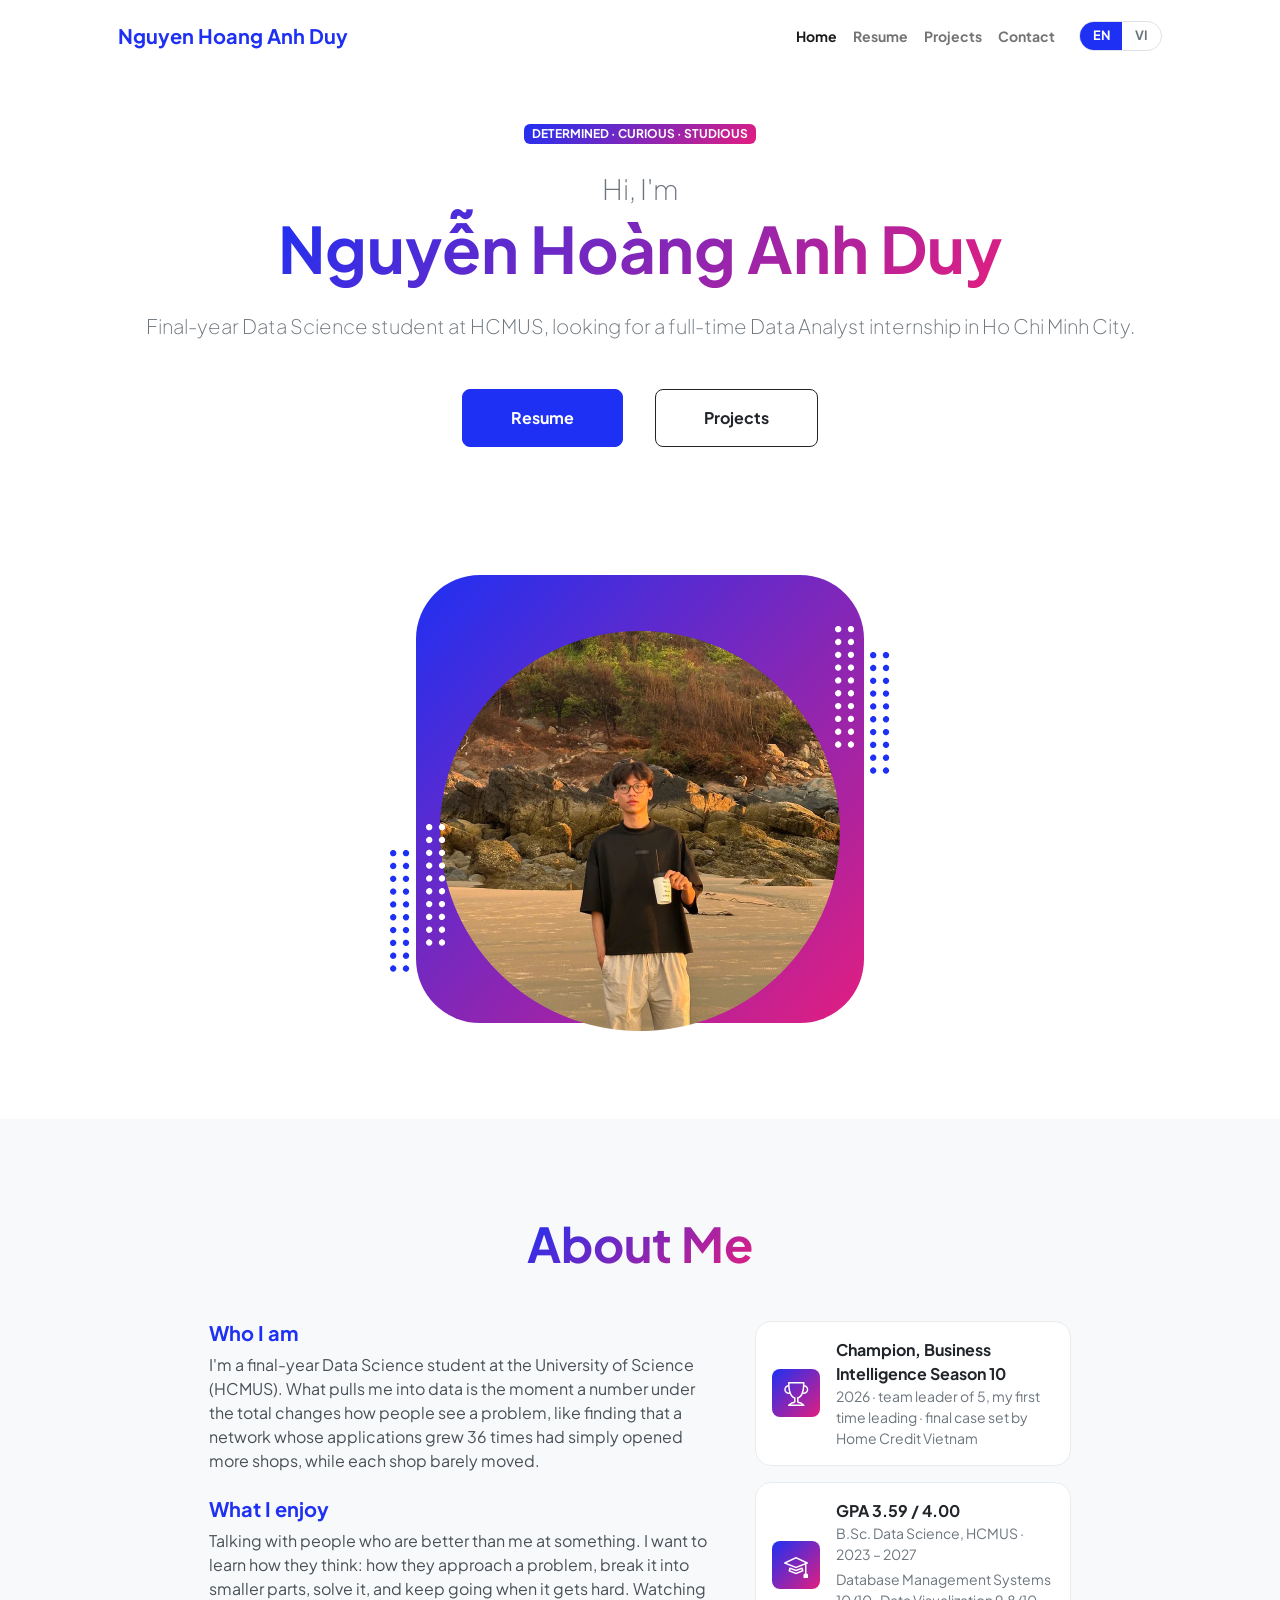
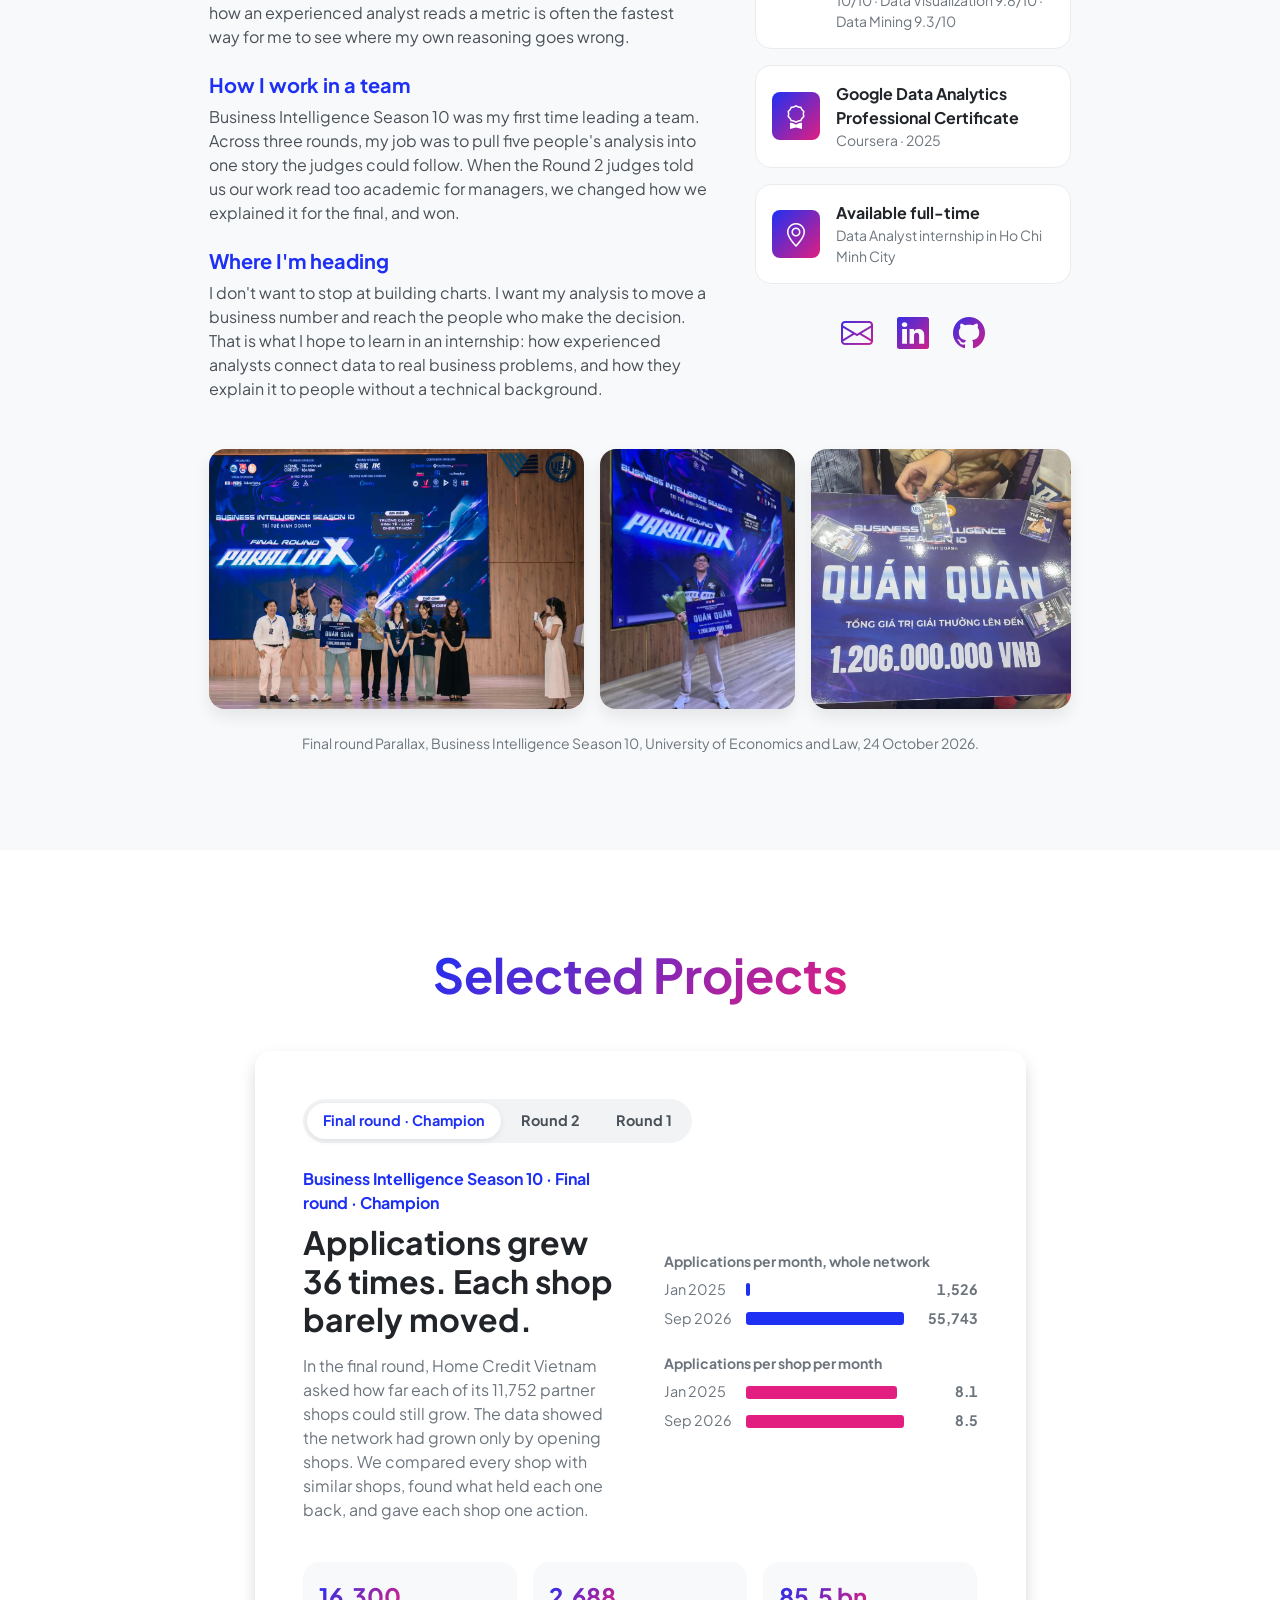
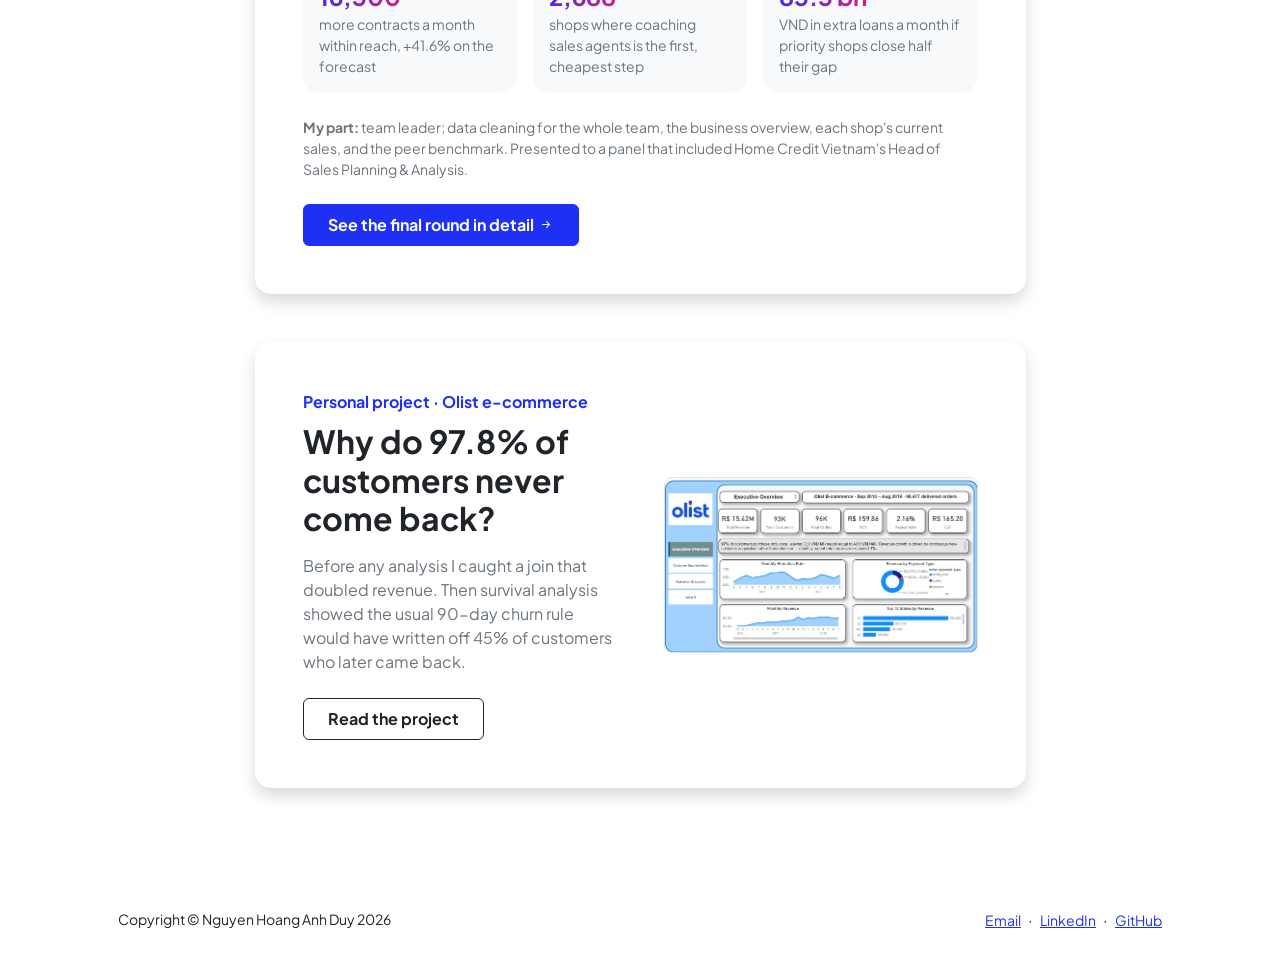
==== commit 43a0205d: "Add Google Data Analytics certificate" ====
--- a/index.html
+++ b/index.html
@@ -208,6 +208,10 @@
                                     <div><div class="fw-bolder"><span lang="en">GPA 3.59 / 4.00</span><span lang="vi">GPA 3,59 / 4,00</span></div><div class="small text-muted"><span lang="en">B.Sc. Data Science, HCMUS &middot; 2023 – 2027</span><span lang="vi">Cử nhân Khoa học Dữ liệu, ĐH KHTN &middot; 2023 – 2027</span></div><div class="small text-muted mt-1"><span lang="en">Database Management Systems 10/10 &middot; Data Visualization 9.8/10 &middot; Data Mining 9.3/10</span><span lang="vi">Hệ quản trị cơ sở dữ liệu 10/10 &middot; Trực quan hóa dữ liệu 9,8/10 &middot; Khai thác dữ liệu 9,3/10</span></div></div>
                                 </div>
                                 <div class="hl d-flex align-items-center bg-white rounded-4 p-3">
+                                    <div class="feature bg-primary bg-gradient-primary-to-secondary text-white rounded-3 me-3 flex-shrink-0"><i class="bi bi-award"></i></div>
+                                    <div><div class="fw-bolder">Google Data Analytics Professional Certificate</div><div class="small text-muted">Coursera &middot; 2025</div></div>
+                                </div>
+                                <div class="hl d-flex align-items-center bg-white rounded-4 p-3">
                                     <div class="feature bg-primary bg-gradient-primary-to-secondary text-white rounded-3 me-3 flex-shrink-0"><i class="bi bi-geo-alt"></i></div>
                                     <div><div class="fw-bolder"><span lang="en">Available full-time</span><span lang="vi">Có thể làm toàn thời gian</span></div><div class="small text-muted"><span lang="en">Data Analyst internship in Ho Chi Minh City</span><span lang="vi">Thực tập Data Analyst tại TP.HCM</span></div></div>
                                 </div>
--- a/css/custom.css
+++ b/css/custom.css
@@ -43,6 +43,7 @@
 .segs .seg[aria-selected="true"] { background: #fff; color: var(--bs-primary); box-shadow: 0 .125rem .4rem rgba(0,0,0,.08); }
 .segs .seg:focus-visible { outline: 3px solid var(--bs-primary); outline-offset: 2px; }
 .round-pane[hidden] { display: none !important; }
+.group-head { border-left: 4px solid var(--bs-primary); padding-left: 1rem; }
 @media (max-width: 575.98px) {
   .segs { display: grid; grid-template-columns: 1.4fr 1fr 1fr; width: 100%; border-radius: 1rem; }
   .segs .seg { padding: .5rem .4rem; line-height: 1.25; font-size: .85rem; border-radius: .8rem; }
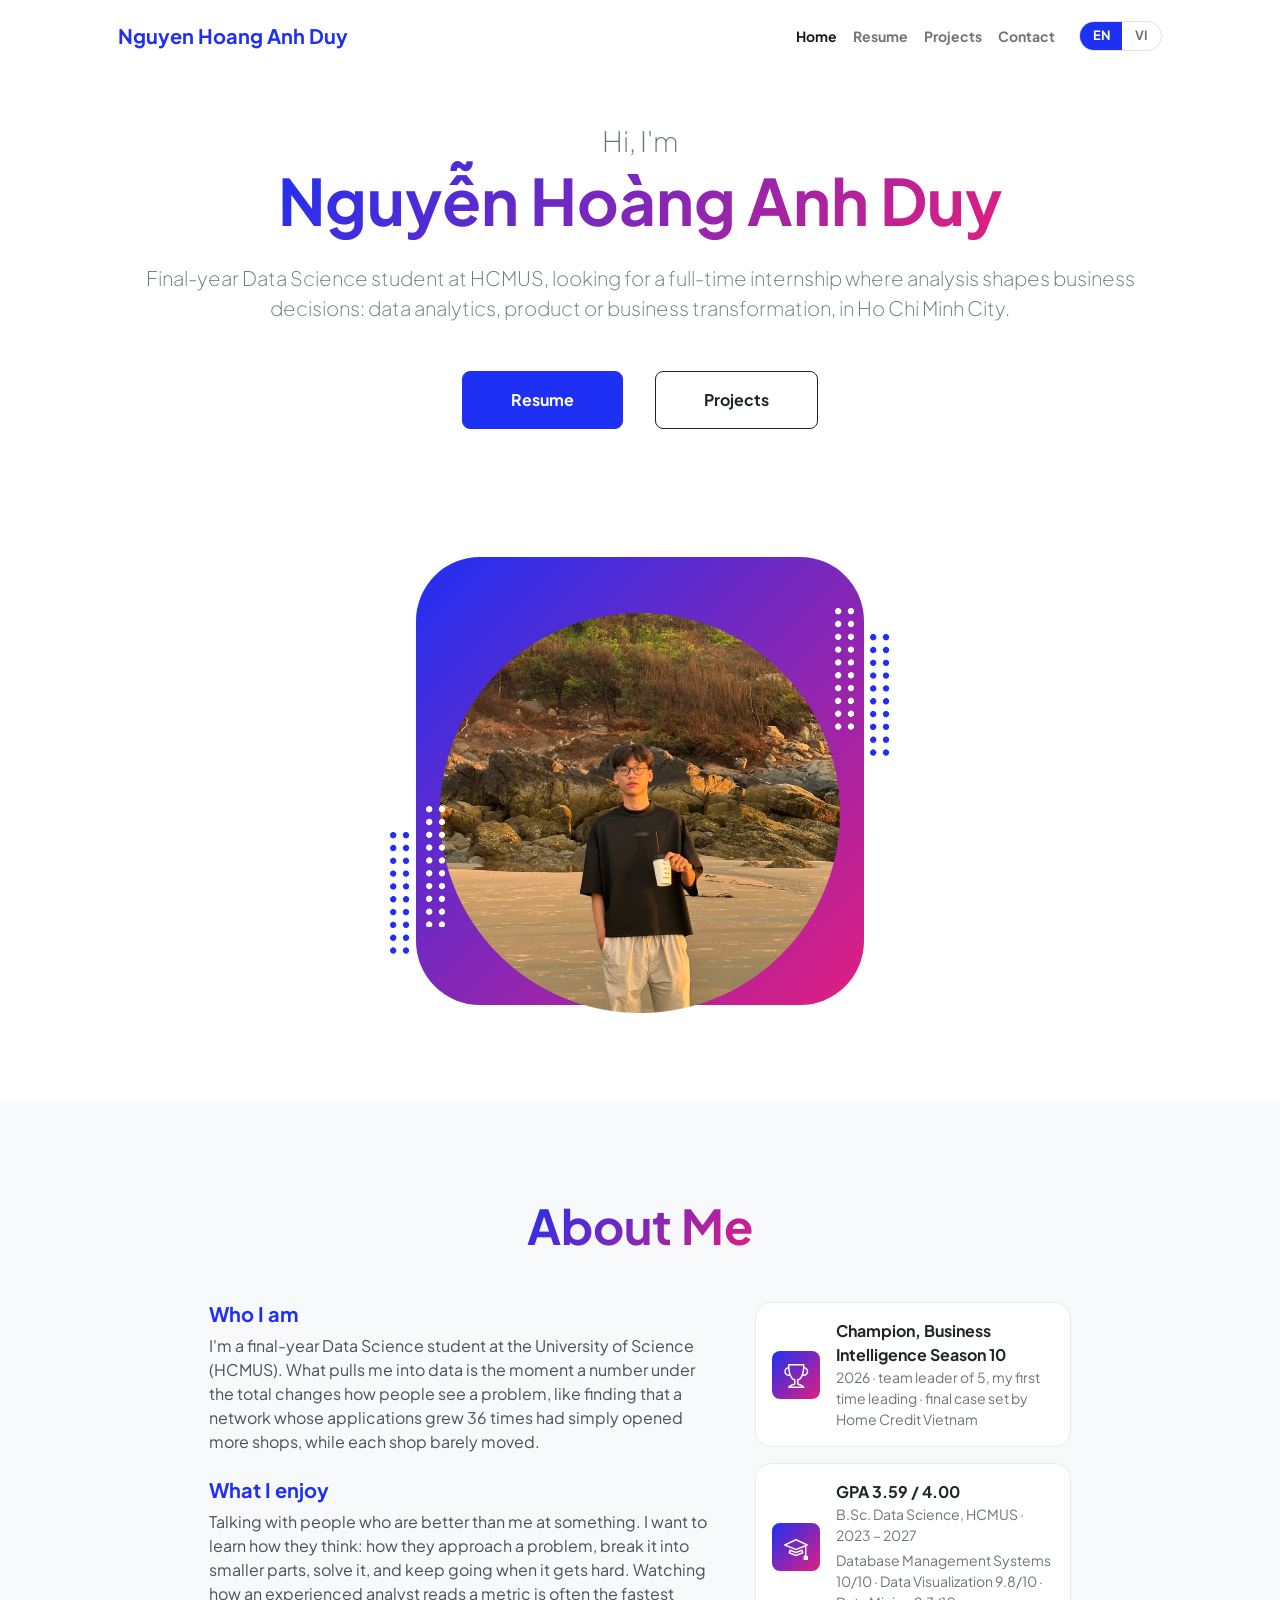
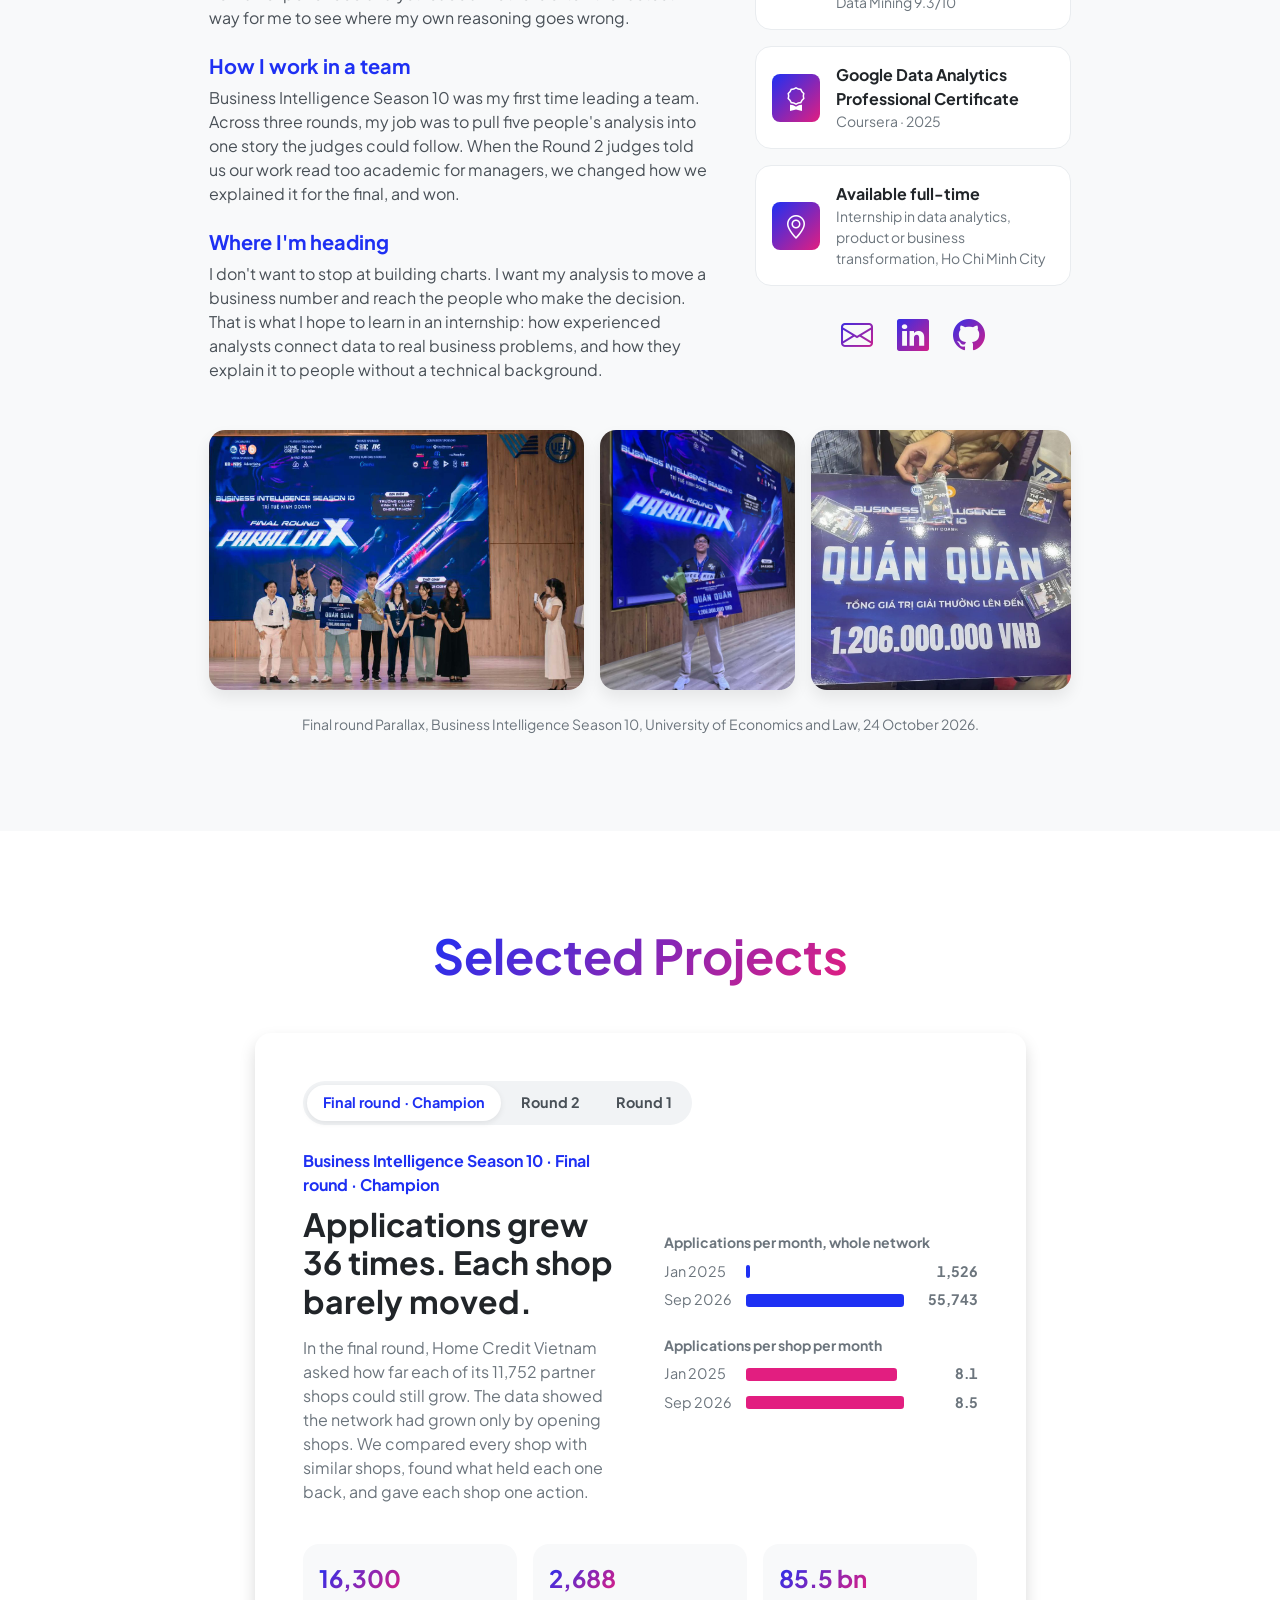
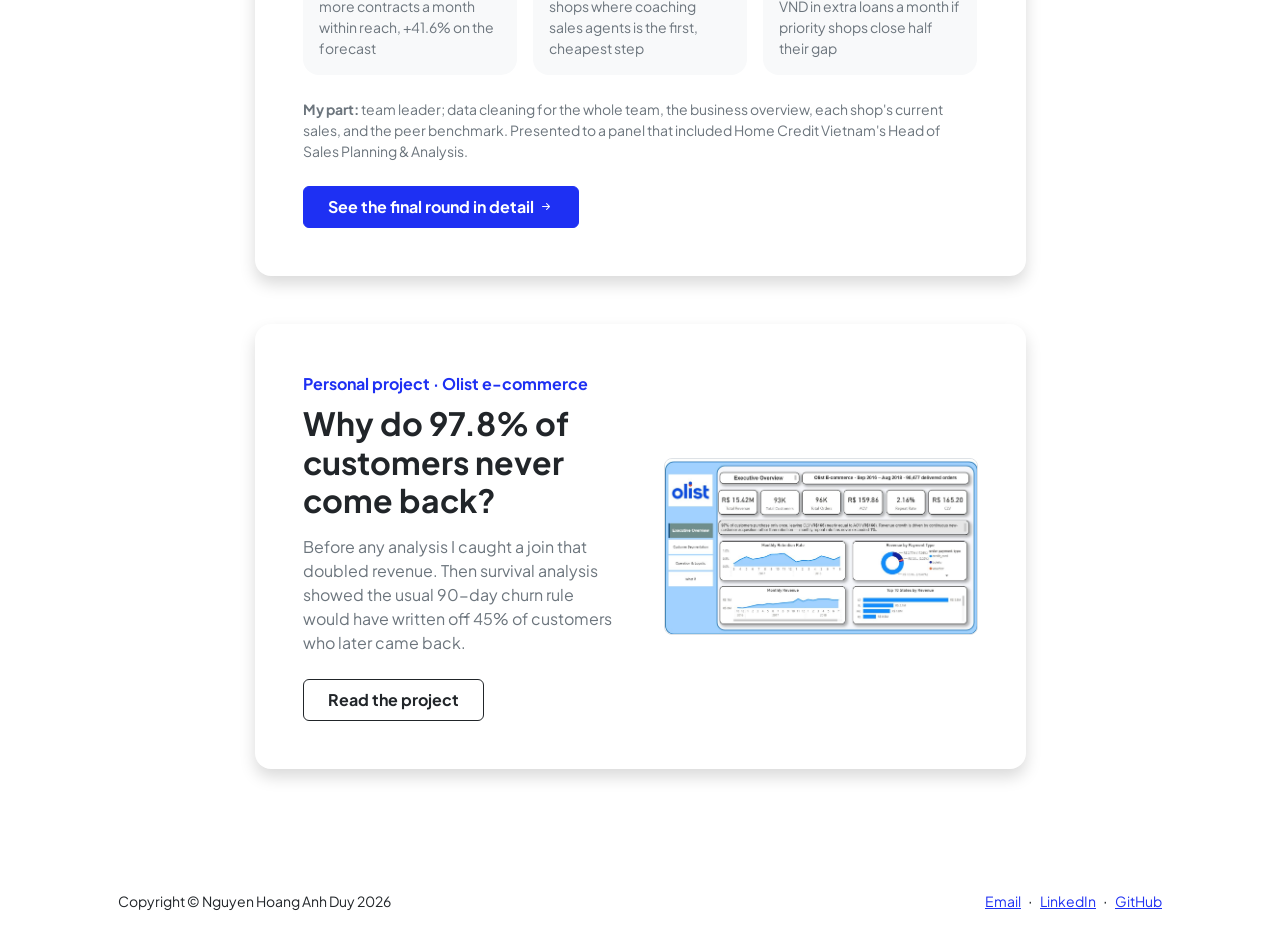
==== commit d001d868: "Update resume, hero wording and mobile layout - Replace downloadable CV with the current version - R" ====
--- a/index.html
+++ b/index.html
@@ -3,9 +3,9 @@
     <head>
         <meta charset="utf-8" />
         <meta name="viewport" content="width=device-width, initial-scale=1, shrink-to-fit=no" />
-        <meta name="description" content="Portfolio of Nguyen Hoang Anh Duy, Data Science student at HCMUS looking for a Data Analyst internship in Ho Chi Minh City." />
+        <meta name="description" content="Portfolio of Nguyen Hoang Anh Duy, final-year Data Science student at HCMUS looking for an internship in data analytics, product or business transformation in Ho Chi Minh City." />
         <meta name="author" content="Nguyen Hoang Anh Duy" />
-        <title>Nguyen Hoang Anh Duy – Data Analyst Portfolio</title>
+        <title>Nguyen Hoang Anh Duy – Portfolio</title>
         <link rel="icon" type="image/x-icon" href="assets/favicon.ico" />
         <link rel="preconnect" href="https://fonts.googleapis.com" />
         <link rel="preconnect" href="https://fonts.gstatic.com" crossorigin />
@@ -44,10 +44,9 @@
                     <div class="row gx-5 align-items-center">
                         <div class="col-xxl-5">
                             <div class="text-center text-xxl-start">
-                                <div class="badge bg-gradient-primary-to-secondary text-white mb-4"><div class="text-uppercase"><span lang="en">Determined &middot; Curious &middot; Studious</span><span lang="vi">Quyết tâm &middot; Tò mò &middot; Ham học</span></div></div>
                                 <div class="fs-3 fw-light text-muted"><span lang="en">Hi, I'm</span><span lang="vi">Xin chào, mình là</span></div>
                                 <h1 class="display-3 fw-bolder mb-4"><span class="text-gradient d-inline">Nguyễn Hoàng Anh Duy</span></h1>
-                                <p class="fs-5 fw-light text-muted mb-5"><span lang="en">Final-year Data Science student at HCMUS, looking for a full-time Data Analyst internship in Ho Chi Minh City.</span><span lang="vi">Sinh viên năm cuối ngành Khoa học Dữ liệu, ĐH Khoa học Tự nhiên TP.HCM, đang tìm vị trí thực tập Data Analyst toàn thời gian tại TP.HCM.</span></p>
+                                <p class="fs-5 fw-light text-muted mb-5"><span lang="en">Final-year Data Science student at HCMUS, looking for a full-time internship where analysis shapes business decisions: data analytics, product or business transformation, in Ho Chi Minh City.</span><span lang="vi">Sinh viên năm cuối ngành Khoa học Dữ liệu, ĐH Khoa học Tự nhiên TP.HCM, đang tìm vị trí thực tập toàn thời gian tại TP.HCM, nơi kết quả phân tích được dùng để ra quyết định kinh doanh: phân tích dữ liệu, sản phẩm hoặc Business Transformation.</span></p>
                                 <div class="d-grid gap-3 d-sm-flex justify-content-sm-center justify-content-xxl-start mb-3">
                                     <a class="btn btn-primary btn-lg px-5 py-3 me-sm-3 fs-6 fw-bolder" href="resume.html"><span lang="en">Resume</span><span lang="vi">Hồ sơ</span></a>
                                     <a class="btn btn-outline-dark btn-lg px-5 py-3 fs-6 fw-bolder" href="projects.html"><span lang="en">Projects</span><span lang="vi">Dự án</span></a>
@@ -213,7 +212,7 @@
                                 </div>
                                 <div class="hl d-flex align-items-center bg-white rounded-4 p-3">
                                     <div class="feature bg-primary bg-gradient-primary-to-secondary text-white rounded-3 me-3 flex-shrink-0"><i class="bi bi-geo-alt"></i></div>
-                                    <div><div class="fw-bolder"><span lang="en">Available full-time</span><span lang="vi">Có thể làm toàn thời gian</span></div><div class="small text-muted"><span lang="en">Data Analyst internship in Ho Chi Minh City</span><span lang="vi">Thực tập Data Analyst tại TP.HCM</span></div></div>
+                                    <div><div class="fw-bolder"><span lang="en">Available full-time</span><span lang="vi">Có thể làm toàn thời gian</span></div><div class="small text-muted"><span lang="en">Internship in data analytics, product or business transformation, Ho Chi Minh City</span><span lang="vi">Thực tập phân tích dữ liệu, sản phẩm hoặc Business Transformation tại TP.HCM</span></div></div>
                                 </div>
                             </div>
                             <div class="mt-4"><div class="d-flex justify-content-center fs-2 gap-4">
--- a/css/custom.css
+++ b/css/custom.css
@@ -66,3 +66,6 @@
   .card-body.p-5 { padding: 1.5rem !important; }
   .profile .profile-img { width: 100%; height: auto; }
 }
+
+/* Bootstrap gx-5 gutters are wider than the container padding on phones: stop the sideways scroll */
+@media (max-width: 576px) { .row.gx-5 { --bs-gutter-x: 1.5rem; } }
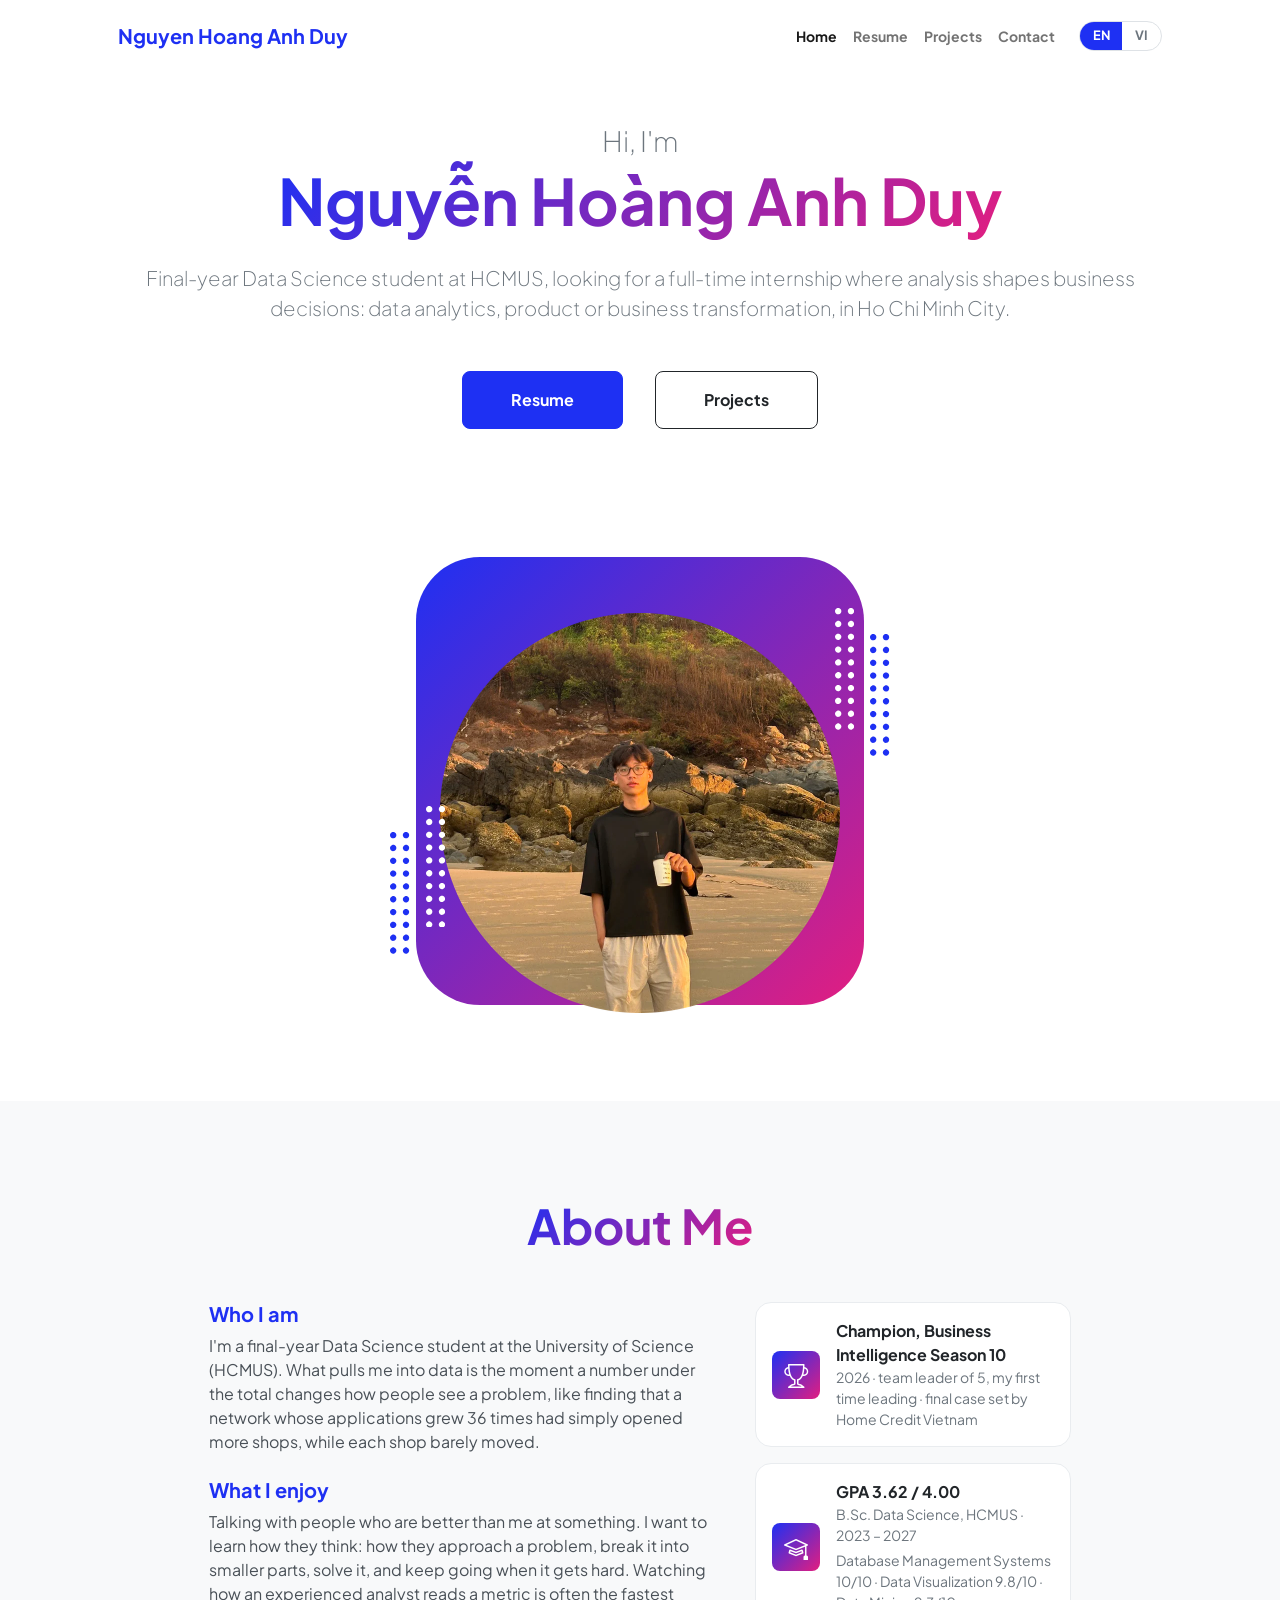
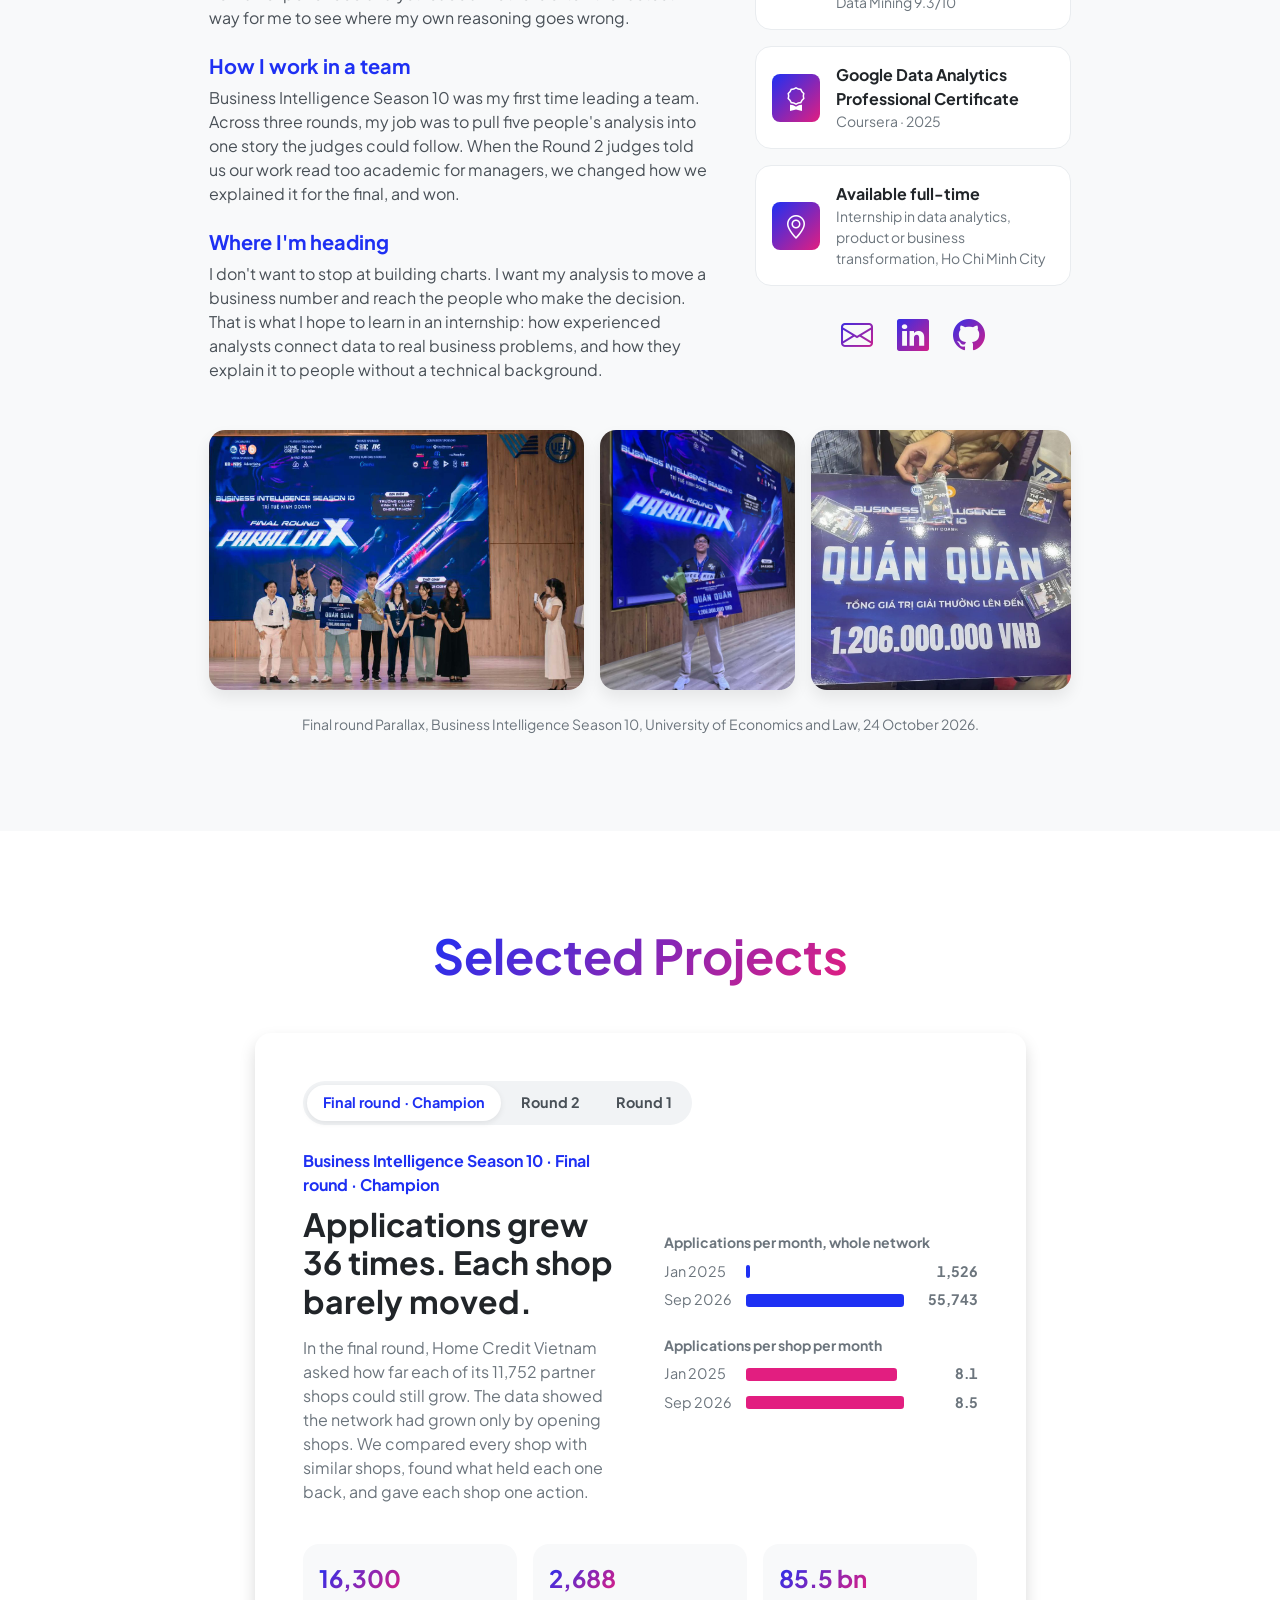
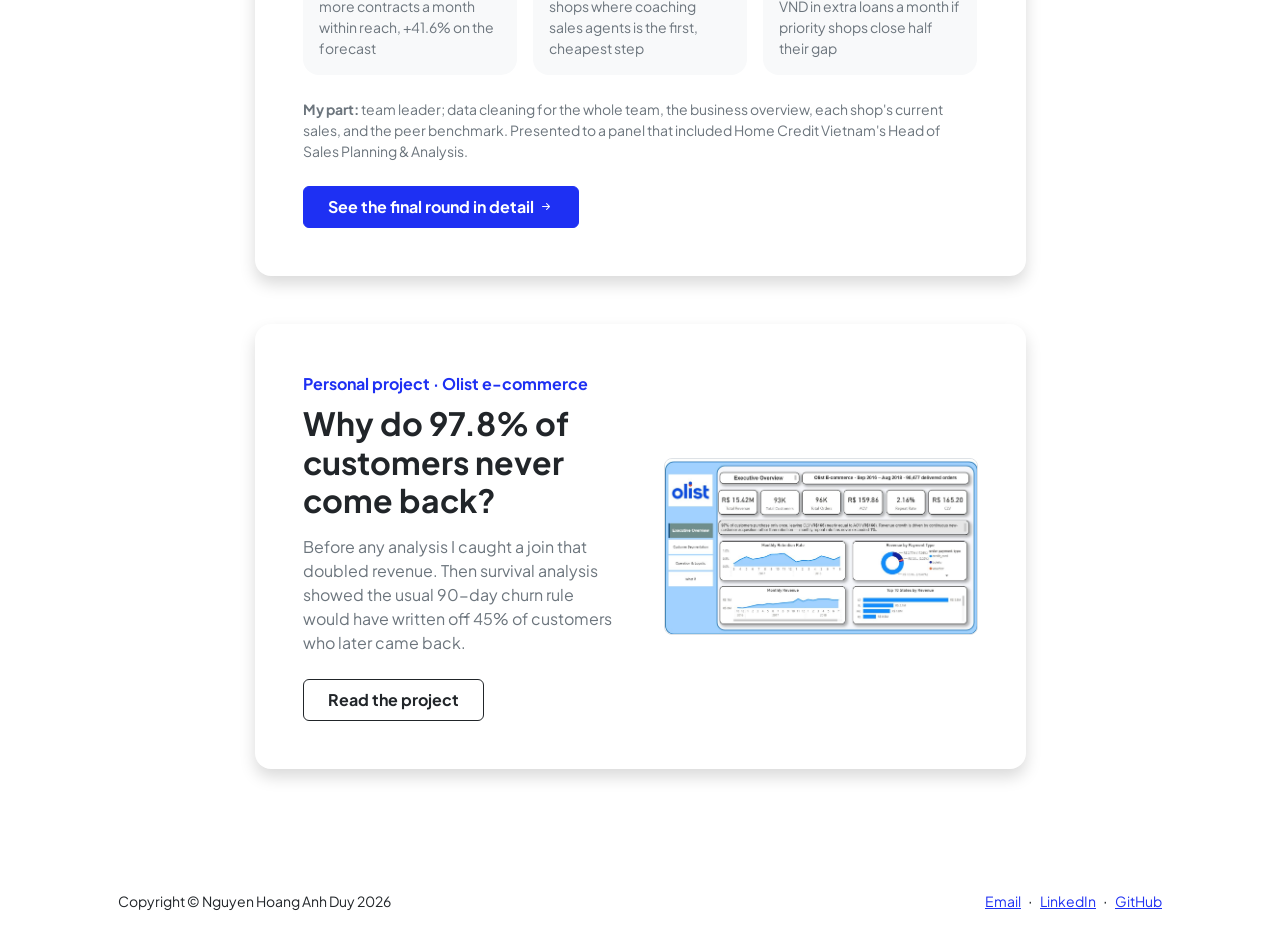
==== commit a4faaaa9: "Update GPA to 3.62 / 4.00 Co-Authored-By: Claude Opus 5.5 <noreply@anthropic.com> Claude-Session: ht" ====
--- a/index.html
+++ b/index.html
@@ -204,7 +204,7 @@
                                 </div>
                                 <div class="hl d-flex align-items-center bg-white rounded-4 p-3">
                                     <div class="feature bg-primary bg-gradient-primary-to-secondary text-white rounded-3 me-3 flex-shrink-0"><i class="bi bi-mortarboard"></i></div>
-                                    <div><div class="fw-bolder"><span lang="en">GPA 3.59 / 4.00</span><span lang="vi">GPA 3,59 / 4,00</span></div><div class="small text-muted"><span lang="en">B.Sc. Data Science, HCMUS &middot; 2023 – 2027</span><span lang="vi">Cử nhân Khoa học Dữ liệu, ĐH KHTN &middot; 2023 – 2027</span></div><div class="small text-muted mt-1"><span lang="en">Database Management Systems 10/10 &middot; Data Visualization 9.8/10 &middot; Data Mining 9.3/10</span><span lang="vi">Hệ quản trị cơ sở dữ liệu 10/10 &middot; Trực quan hóa dữ liệu 9,8/10 &middot; Khai thác dữ liệu 9,3/10</span></div></div>
+                                    <div><div class="fw-bolder"><span lang="en">GPA 3.62 / 4.00</span><span lang="vi">GPA 3,62 / 4,00</span></div><div class="small text-muted"><span lang="en">B.Sc. Data Science, HCMUS &middot; 2023 – 2027</span><span lang="vi">Cử nhân Khoa học Dữ liệu, ĐH KHTN &middot; 2023 – 2027</span></div><div class="small text-muted mt-1"><span lang="en">Database Management Systems 10/10 &middot; Data Visualization 9.8/10 &middot; Data Mining 9.3/10</span><span lang="vi">Hệ quản trị cơ sở dữ liệu 10/10 &middot; Trực quan hóa dữ liệu 9,8/10 &middot; Khai thác dữ liệu 9,3/10</span></div></div>
                                 </div>
                                 <div class="hl d-flex align-items-center bg-white rounded-4 p-3">
                                     <div class="feature bg-primary bg-gradient-primary-to-secondary text-white rounded-3 me-3 flex-shrink-0"><i class="bi bi-award"></i></div>
--- a/css/custom.css
+++ b/css/custom.css
@@ -69,3 +69,12 @@
 
 /* Bootstrap gx-5 gutters are wider than the container padding on phones: stop the sideways scroll */
 @media (max-width: 576px) { .row.gx-5 { --bs-gutter-x: 1.5rem; } }
+
+/* Several screenshots per project: two per row on wider screens, one per row on phones */
+.shots { display: grid; grid-template-columns: 1fr; gap: 1.25rem; margin: 1.5rem 0 1.25rem; }
+.shots figure { margin: 0; }
+.shots img { background: #fff; width: 100%; height: auto; }
+@media (min-width: 768px) {
+  .shots { grid-template-columns: 1fr 1fr; }
+  .shots figure.wide { grid-column: 1 / -1; }
+}
